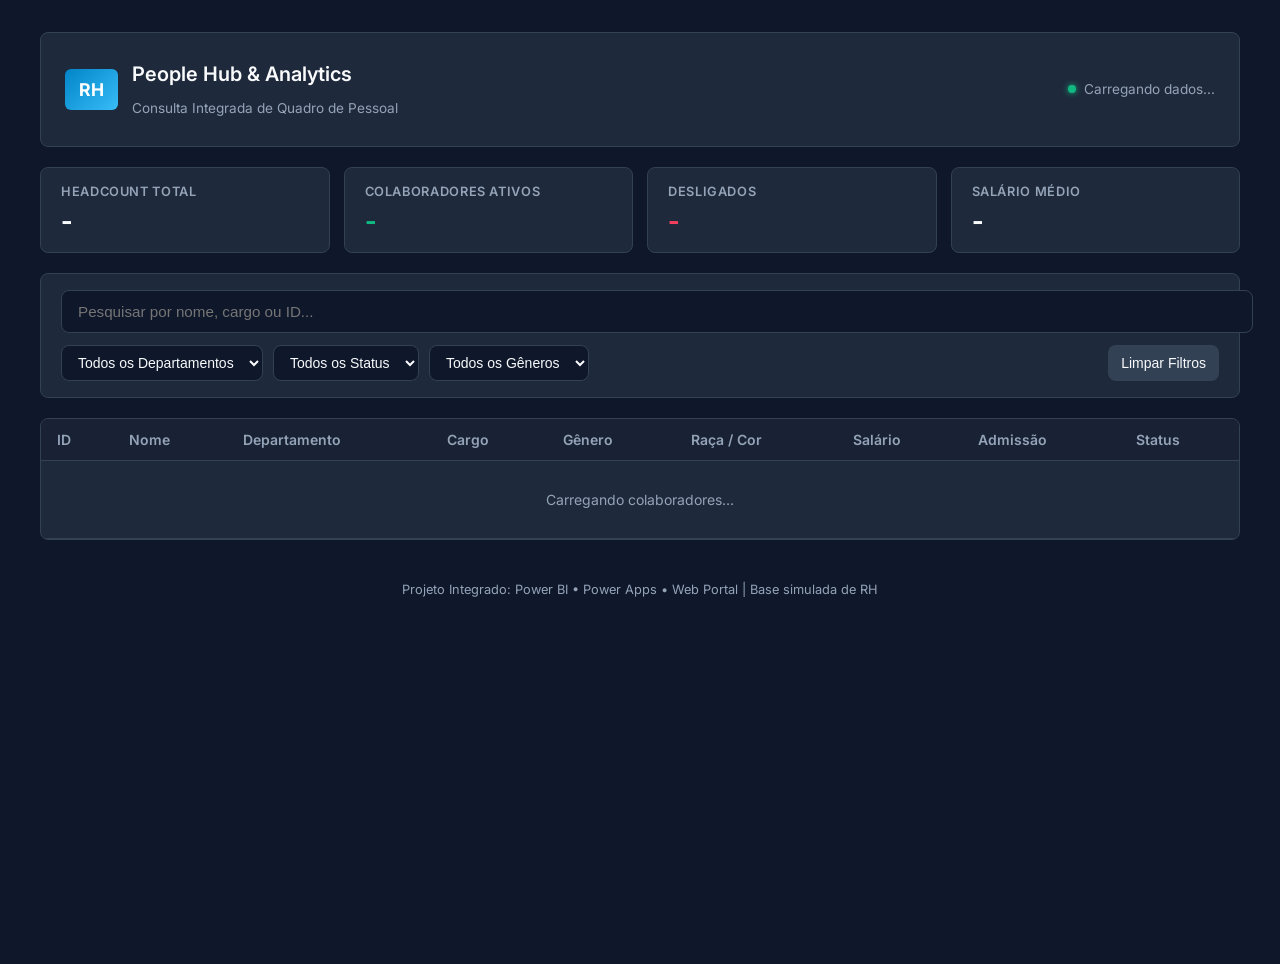
==== web-portal/Index.HTML @ 407bc37f "Sumário adiciona portal web e documentacao do readme" ====
<!DOCTYPE html>
<html lang="pt-BR">
<head>
  <meta charset="UTF-8" />
  <meta name="viewport" content="width=device-width, initial-scale=1.0" />
  <title>People Hub | Diretório de Colaboradores</title>
  <link rel="stylesheet" href="style.css" />
  <!-- Google Fonts: Inter -->
  <link rel="preconnect" href="https://fonts.googleapis.com" />
  <link rel="preconnect" href="https://fonts.gstatic.com" crossorigin />
  <link href="https://fonts.googleapis.com/css2?family=Inter:wght@300;400;500;600;700&display=swap" rel="stylesheet" />
</head>
<body>
  <div class="app-layout">
    <!-- Barra Superior -->
    <header class="topbar">
      <div class="brand">
        <span class="logo-badge">RH</span>
        <div>
          <h1>People Hub & Analytics</h1>
          <p class="subtitle">Consulta Integrada de Quadro de Pessoal</p>
        </div>
      </div>
      <div class="status-indicator">
        <span class="dot"></span>
        <span id="labelTotal">Carregando dados...</span>
      </div>
    </header>

    <!-- Cards de Métricas Rápidas -->
    <section class="kpi-grid">
      <div class="kpi-card">
        <span class="kpi-label">Headcount Total</span>
        <span class="kpi-value" id="kpiTotal">-</span>
      </div>
      <div class="kpi-card">
        <span class="kpi-label">Colaboradores Ativos</span>
        <span class="kpi-value text-success" id="kpiAtivos">-</span>
      </div>
      <div class="kpi-card">
        <span class="kpi-label">Desligados</span>
        <span class="kpi-value text-danger" id="kpiDesligados">-</span>
      </div>
      <div class="kpi-card">
        <span class="kpi-label">Salário Médio</span>
        <span class="kpi-value" id="kpiSalarioMedio">-</span>
      </div>
    </section>

    <!-- Barra de Filtros e Busca -->
    <section class="controls-panel">
      <div class="search-box">
        <input 
          type="text" 
          id="inputBusca" 
          placeholder="Pesquisar por nome, cargo ou ID..." 
          autocomplete="off"
        />
      </div>

      <div class="filters-row">
        <select id="selectDepto">
          <option value="">Todos os Departamentos</option>
        </select>

        <select id="selectStatus">
          <option value="">Todos os Status</option>
          <option value="Ativo">Ativo</option>
          <option value="Desligado">Desligado</option>
        </select>

        <select id="selectGenero">
          <option value="">Todos os Gêneros</option>
          <option value="Feminino">Feminino</option>
          <option value="Masculino">Masculino</option>
        </select>

        <button id="btnLimpar" class="btn-secondary">Limpar Filtros</button>
      </div>
    </section>

    <!-- Tabela de Resultados -->
    <main class="table-container">
      <table class="data-table">
        <thead>
          <tr>
            <th>ID</th>
            <th>Nome</th>
            <th>Departamento</th>
            <th>Cargo</th>
            <th>Gênero</th>
            <th>Raça / Cor</th>
            <th>Salário</th>
            <th>Admissão</th>
            <th>Status</th>
          </tr>
        </thead>
        <tbody id="tbodyColaboradores">
          <tr>
            <td colspan="9" class="loading-state">Carregando colaboradores...</td>
          </tr>
        </tbody>
      </table>
    </main>

    <!-- Rodapé -->
    <footer class="footer">
      <p>Projeto Integrado: Power BI • Power Apps • Web Portal | Base simulada de RH</p>
    </footer>
  </div>

  <script src="script.js"></script>
</body>
</html>
---- web-portal/style.css ----
:root {
--bg-primary: #0f172a;
--bg-surface: #1e293b;
--bg-surface-alt: #334155;
--border-color: #334155;
--text-main: #f8fafc;
--text-muted: #94a3b8;
--accent: #38bdf8;
--accent-hover: #0284c7;
--success: #10b981;
--success-bg: rgba(16, 185, 129, 0.15);
--danger: #f43f5e;
--danger-bg: rgba(244, 63, 94, 0.15);
--radius: 8px;
--font-family: 'Inter', system-ui, -apple-system, sans-serif;
}

{
box-sizing: border-box;
margin: 0;
padding: 0;
}

body {
font-family: var(--font-family);
background-color: var(--bg-primary);
color: var(--text-main);
min-height: 100vh;
padding: 24px;
}

.app-layout {
max-width: 1200px;
margin: 0 auto;
display: flex;
flex-direction: column;
gap: 20px;
}

/* Topbar */
.topbar {
display: flex;
justify-content: space-between;
align-items: center;
background: var(--bg-surface);
padding: 16px 24px;
border-radius: var(--radius);
border: 1px solid var(--border-color);
}

.brand {
display: flex;
align-items: center;
gap: 14px;
}

.logo-badge {
background: linear-gradient(135deg, #0284c7, #38bdf8);
color: #fff;
font-weight: 700;
padding: 10px 14px;
border-radius: 6px;
font-size: 1.1rem;
}

.topbar h1 {
font-size: 1.25rem;
font-weight: 600;
}

.subtitle {
font-size: 0.85rem;
color: var(--text-muted);
}

.status-indicator {
display: flex;
align-items: center;
gap: 8px;
font-size: 0.85rem;
color: var(--text-muted);
}

.dot {
width: 8px;
height: 8px;
background-color: var(--success);
border-radius: 50%;
box-shadow: 0 0 6px var(--success);
}

/* KPIs */
.kpi-grid {
display: grid;
grid-template-columns: repeat(auto-fit, minmax(220px, 1fr));
gap: 14px;
}

.kpi-card {
background: var(--bg-surface);
border: 1px solid var(--border-color);
padding: 16px 20px;
border-radius: var(--radius);
display: flex;
flex-direction: column;
gap: 6px;
}

.kpi-label {
font-size: 0.8rem;
color: var(--text-muted);
text-transform: uppercase;
letter-spacing: 0.05em;
font-weight: 600;
}

.kpi-value {
font-size: 1.6rem;
font-weight: 700;
}

.text-success { color: var(--success); }
.text-danger { color: var(--danger); }

/* Controls */
.controls-panel {
background: var(--bg-surface);
border: 1px solid var(--border-color);
padding: 16px 20px;
border-radius: var(--radius);
display: flex;
flex-direction: column;
gap: 12px;
}

.search-box input {
width: 100%;
padding: 12px 16px;
background: var(--bg-primary);
border: 1px solid var(--border-color);
border-radius: var(--radius);
color: var(--text-main);
font-size: 0.95rem;
outline: none;
transition: border-color 0.2s;
}

.search-box input:focus {
border-color: var(--accent);
}

.filters-row {
display: flex;
flex-wrap: wrap;
gap: 10px;
}

select, .btn-secondary {
padding: 8px 12px;
background: var(--bg-primary);
border: 1px solid var(--border-color);
color: var(--text-main);
border-radius: var(--radius);
font-size: 0.875rem;
outline: none;
cursor: pointer;
}

select:focus {
border-color: var(--accent);
}

.btn-secondary {
margin-left: auto;
background: var(--bg-surface-alt);
border-color: transparent;
transition: background 0.2s;
}

.btn-secondary:hover {
background: #475569;
}

/* Table */
.table-container {
background: var(--bg-surface);
border: 1px solid var(--border-color);
border-radius: var(--radius);
overflow-x: auto;
}

.data-table {
width: 100%;
border-collapse: collapse;
text-align: left;
font-size: 0.875rem;
}

.data-table th {
background: #182234;
padding: 12px 16px;
font-weight: 600;
color: var(--text-muted);
border-bottom: 1px solid var(--border-color);
white-space: nowrap;
}

.data-table td {
padding: 12px 16px;
border-bottom: 1px solid var(--border-color);
white-space: nowrap;
}

.data-table tbody tr:hover {
background: rgba(255, 255, 255, 0.02);
}

.badge {
display: inline-block;
padding: 3px 8px;
border-radius: 999px;
font-size: 0.75rem;
font-weight: 600;
}

.badge-active {
background: var(--success-bg);
color: var(--success);
}

.badge-inactive {
background: var(--danger-bg);
color: var(--danger);
}

.loading-state, .empty-state {
text-align: center;
color: var(--text-muted);
padding: 30px !important;
}

/* Footer */
.footer {
text-align: center;
color: var(--text-muted);
font-size: 0.8rem;
padding: 10px 0;
}
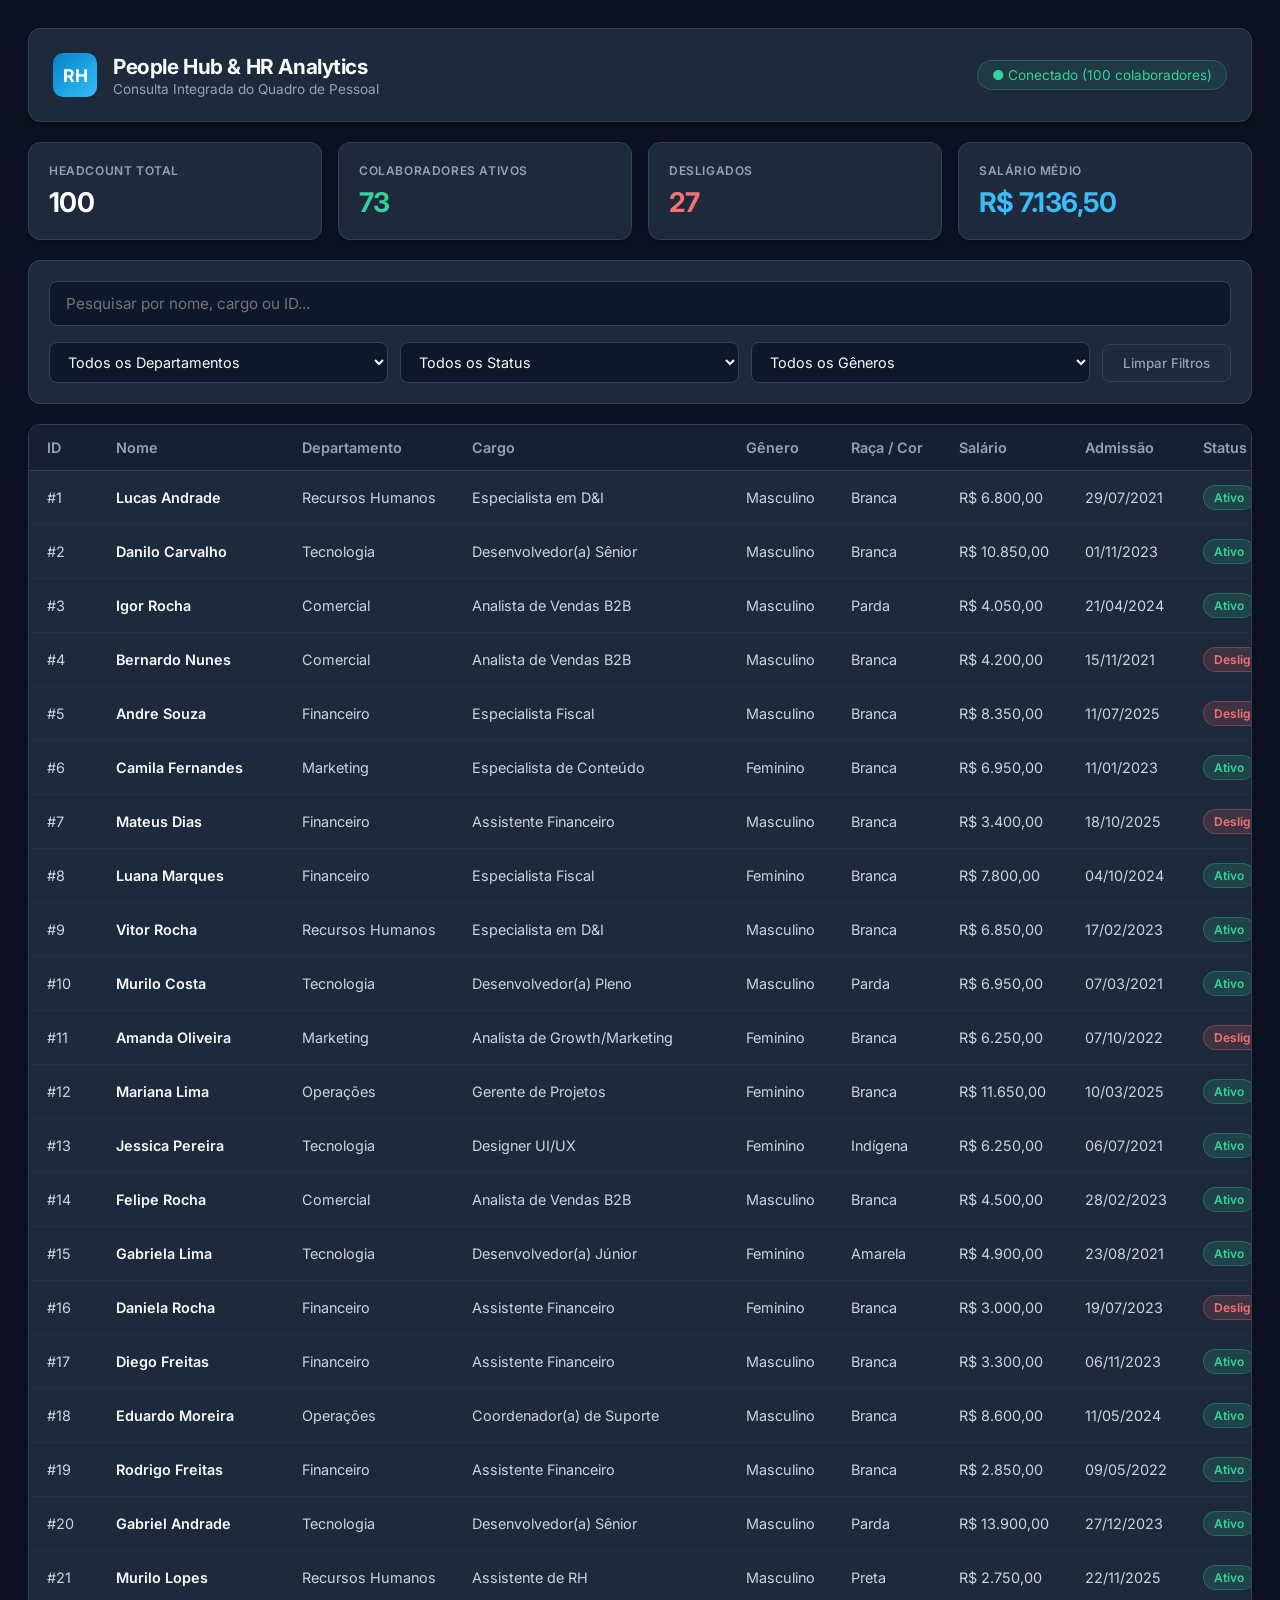
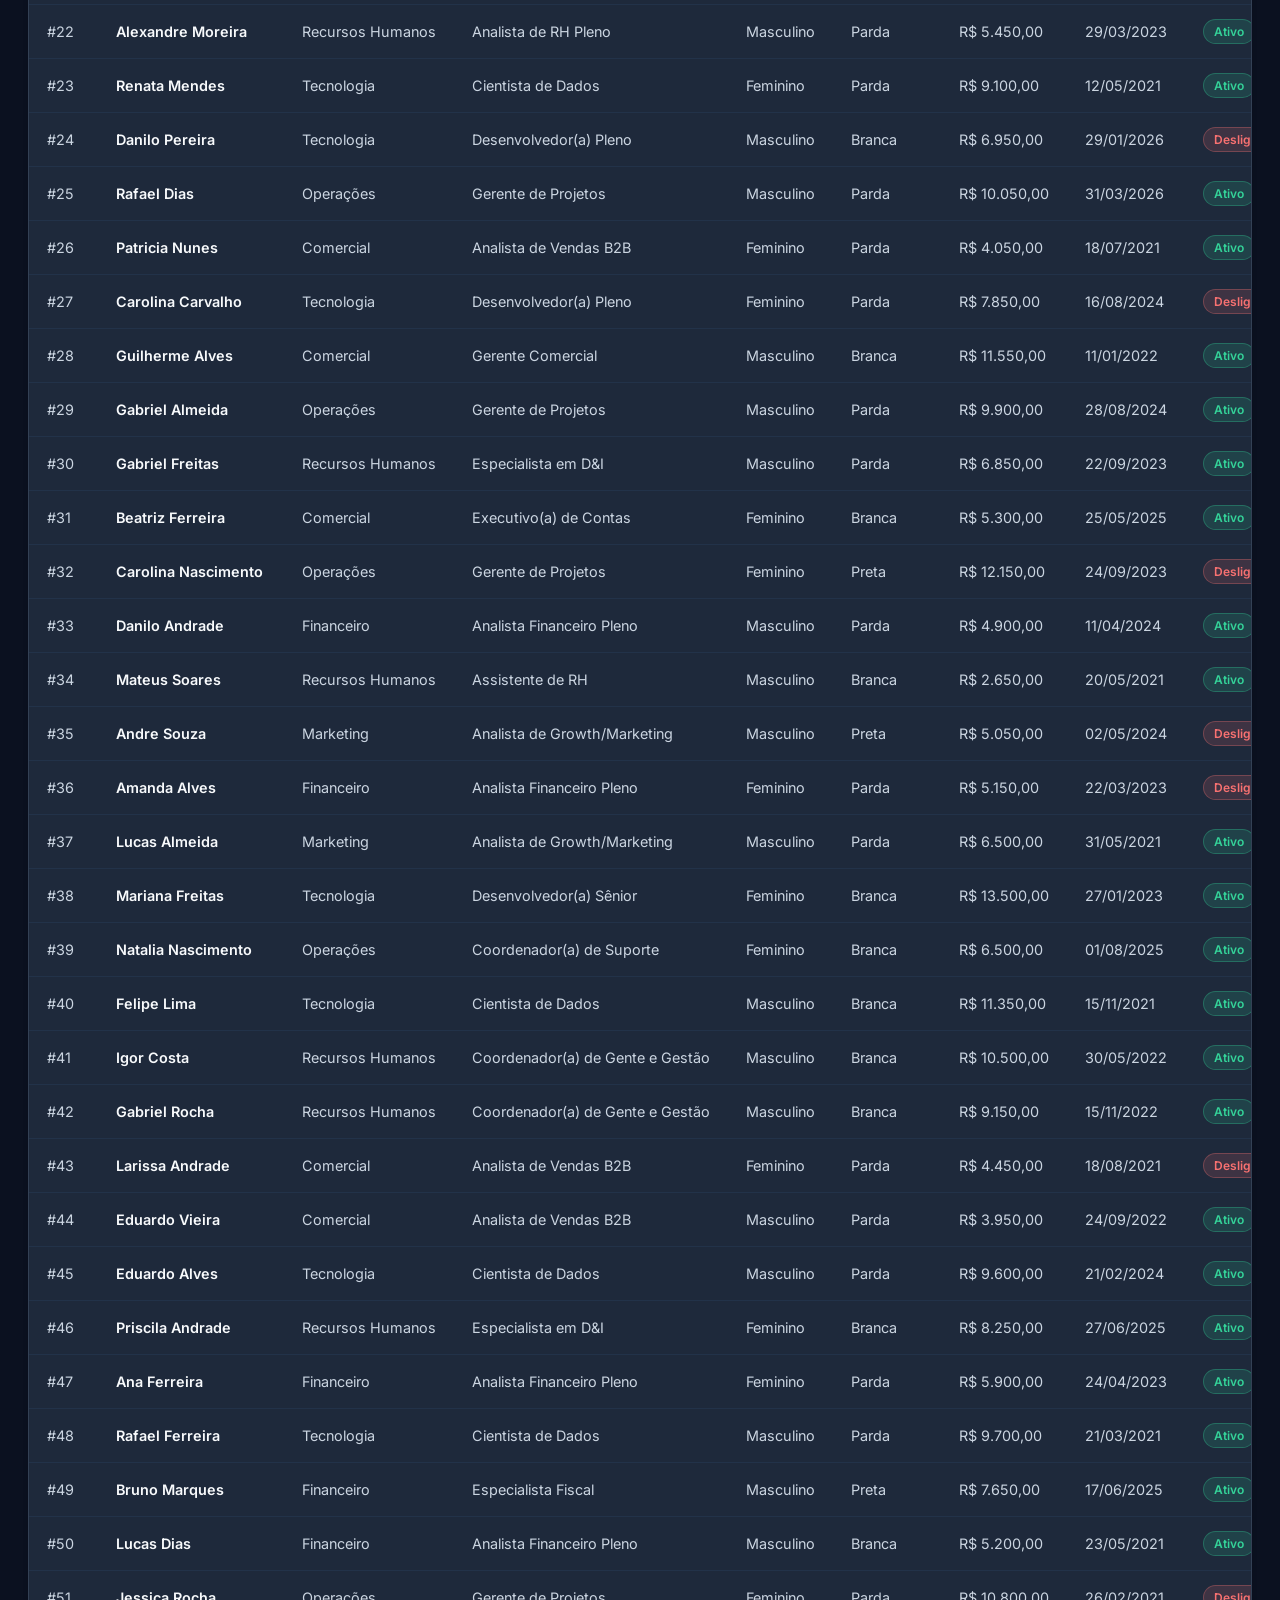
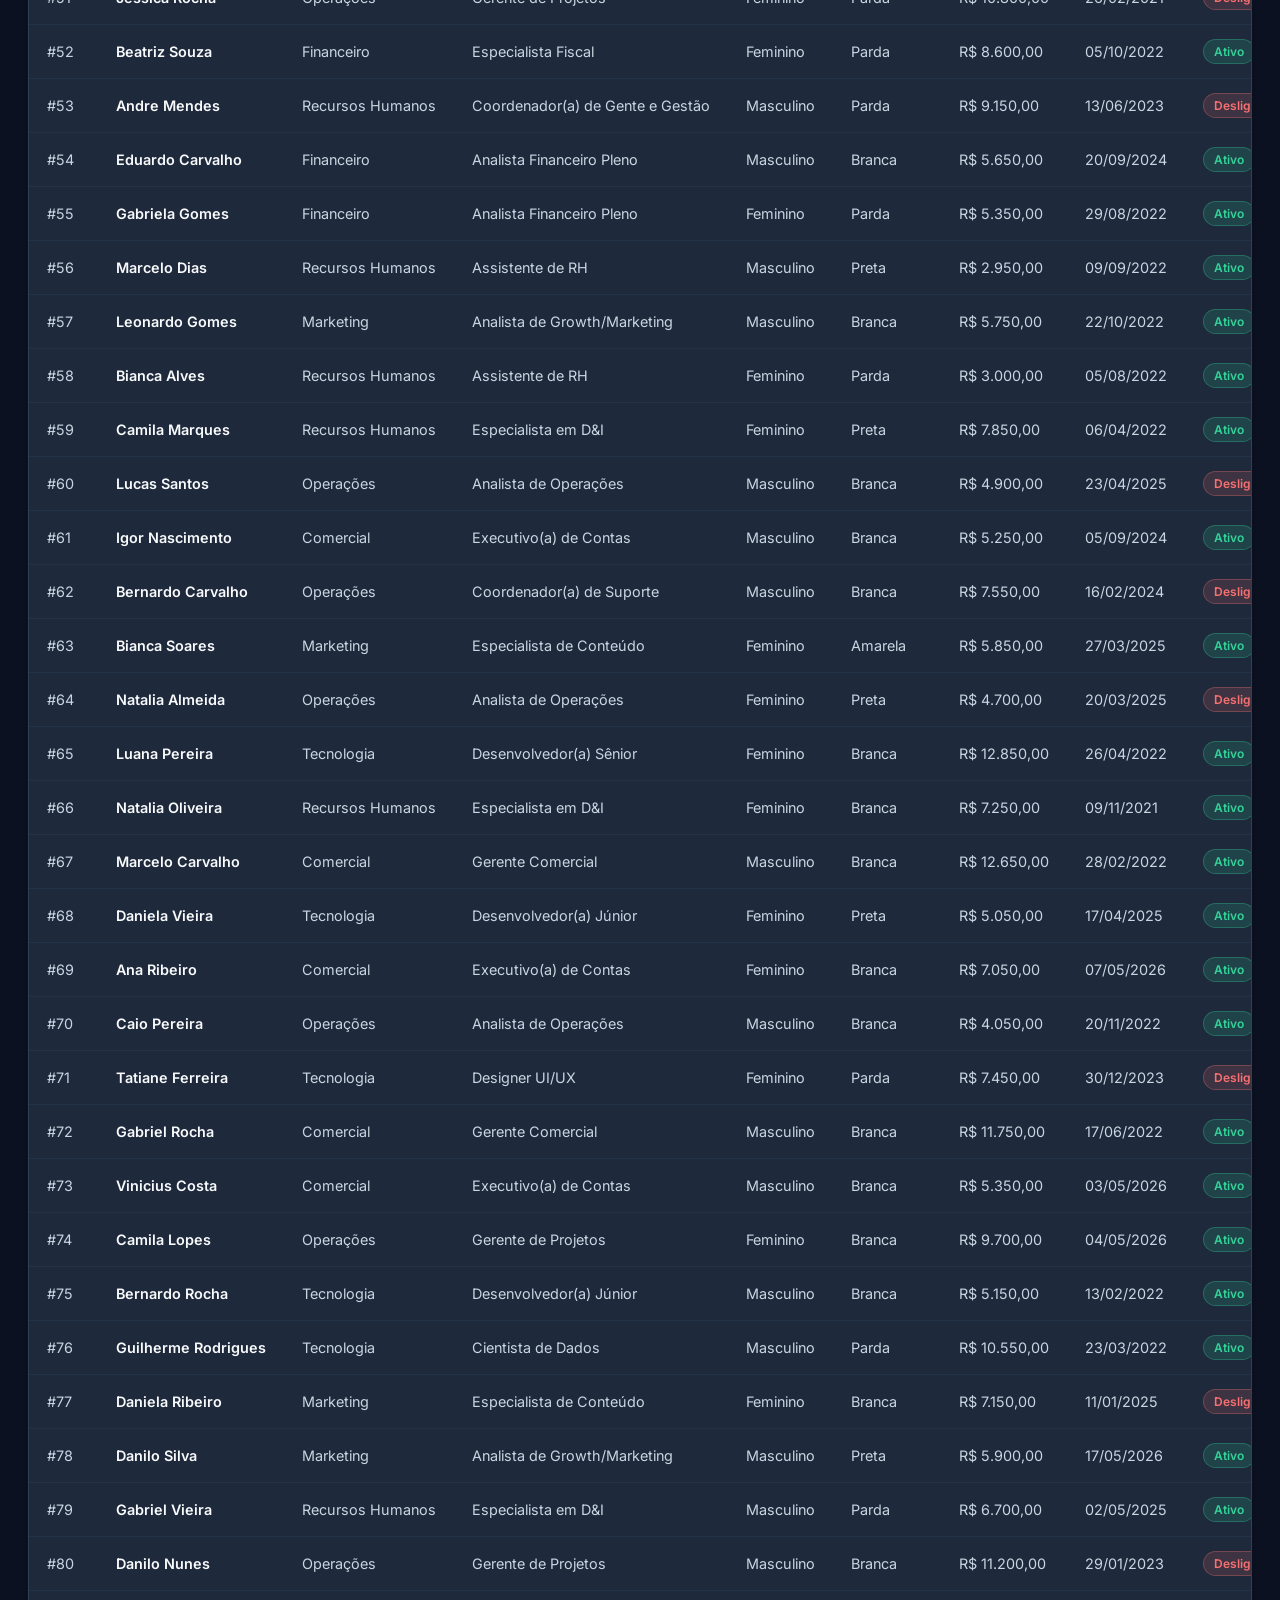
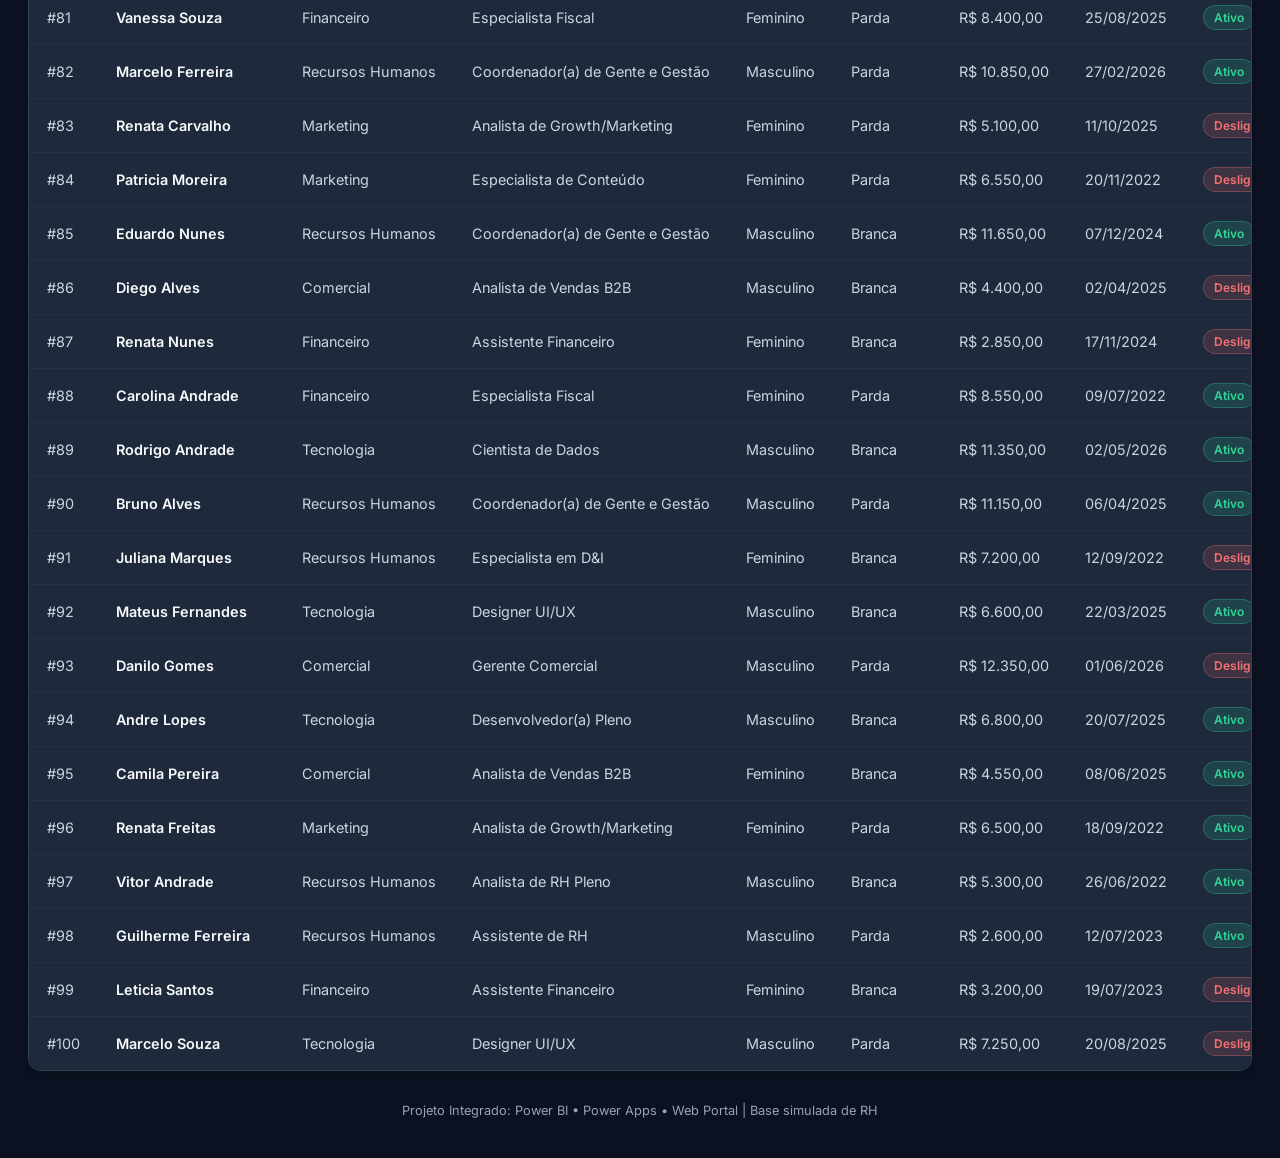
==== commit 87975480: "exclusão e unificação do js e do css no index" ====
--- a/web-portal/Index.HTML
+++ b/web-portal/Index.HTML
@@ -1,87 +1,294 @@
 <!DOCTYPE html>
 <html lang="pt-BR">
 <head>
-  <meta charset="UTF-8" />
-  <meta name="viewport" content="width=device-width, initial-scale=1.0" />
-  <title>People Hub | Diretório de Colaboradores</title>
-  <link rel="stylesheet" href="style.css" />
-  <!-- Google Fonts: Inter -->
-  <link rel="preconnect" href="https://fonts.googleapis.com" />
-  <link rel="preconnect" href="https://fonts.gstatic.com" crossorigin />
-  <link href="https://fonts.googleapis.com/css2?family=Inter:wght@300;400;500;600;700&display=swap" rel="stylesheet" />
+  <meta charset="UTF-8">
+  <meta name="viewport" content="width=device-width, initial-scale=1.0">
+  <title>People Hub & HR Analytics</title>
+  <link rel="preconnect" href="https://fonts.googleapis.com">
+  <link rel="preconnect" href="https://fonts.gstatic.com" crossorigin>
+  <link href="https://fonts.googleapis.com/css2?family=Inter:wght@400;500;600;700&display=swap" rel="stylesheet">
+  <style>
+    :root {
+      --bg: #0b1120;
+      --card-bg: #1e293b;
+      --border: #334155;
+      --text: #f8fafc;
+      --text-muted: #94a3b8;
+      --primary: #38bdf8;
+      --primary-hover: #0284c7;
+      --success: #34d399;
+      --danger: #f87171;
+    }
+    * {
+      margin: 0;
+      padding: 0;
+      box-sizing: border-box;
+      font-family: 'Inter', -apple-system, BlinkMacSystemFont, "Segoe UI", Roboto, sans-serif;
+    }
+    body {
+      background-color: var(--bg);
+      color: var(--text);
+      padding: 28px;
+    }
+    .container {
+      max-width: 1300px;
+      margin: 0 auto;
+      display: flex;
+      flex-direction: column;
+      gap: 20px;
+    }
+    .header {
+      background-color: var(--card-bg);
+      border: 1px solid var(--border);
+      border-radius: 12px;
+      padding: 24px;
+      display: flex;
+      justify-content: space-between;
+      align-items: center;
+      box-shadow: 0 4px 6px -1px rgba(0, 0, 0, 0.3);
+    }
+    .brand {
+      display: flex;
+      align-items: center;
+      gap: 16px;
+    }
+    .logo {
+      width: 44px;
+      height: 44px;
+      background: linear-gradient(135deg, #0284c7, #38bdf8);
+      color: #fff;
+      display: flex;
+      align-items: center;
+      justify-content: center;
+      font-weight: 700;
+      border-radius: 10px;
+      font-size: 1.1rem;
+    }
+    .brand-title h1 {
+      font-size: 1.3rem;
+      font-weight: 700;
+      letter-spacing: -0.02em;
+    }
+    .brand-title p {
+      color: var(--text-muted);
+      font-size: 0.85rem;
+      margin-top: 2px;
+    }
+    .status-badge {
+      display: flex;
+      align-items: center;
+      gap: 8px;
+      font-size: 0.85rem;
+      color: var(--success);
+      background: rgba(52, 211, 153, 0.1);
+      padding: 6px 14px;
+      border-radius: 9999px;
+      border: 1px solid rgba(52, 211, 153, 0.25);
+    }
+    .metrics-grid {
+      display: grid;
+      grid-template-columns: repeat(auto-fit, minmax(220px, 1fr));
+      gap: 16px;
+    }
+    .metric-card {
+      background-color: var(--card-bg);
+      border: 1px solid var(--border);
+      border-radius: 12px;
+      padding: 20px;
+      display: flex;
+      flex-direction: column;
+      gap: 8px;
+      box-shadow: 0 4px 6px -1px rgba(0, 0, 0, 0.2);
+    }
+    .metric-label {
+      font-size: 0.75rem;
+      font-weight: 600;
+      text-transform: uppercase;
+      letter-spacing: 0.05em;
+      color: var(--text-muted);
+    }
+    .metric-val {
+      font-size: 1.7rem;
+      font-weight: 700;
+      letter-spacing: -0.02em;
+    }
+    .metric-val.total { color: #ffffff; }
+    .metric-val.ativo { color: var(--success); }
+    .metric-val.desligado { color: var(--danger); }
+    .metric-val.salario { color: var(--primary); }
+    .filter-panel {
+      background-color: var(--card-bg);
+      border: 1px solid var(--border);
+      border-radius: 12px;
+      padding: 20px;
+      display: flex;
+      flex-direction: column;
+      gap: 16px;
+    }
+    .search-box input {
+      width: 100%;
+      background: #0f172a;
+      border: 1px solid var(--border);
+      color: var(--text);
+      padding: 12px 16px;
+      border-radius: 8px;
+      font-size: 0.95rem;
+      outline: none;
+      transition: border-color 0.2s;
+    }
+    .search-box input:focus {
+      border-color: var(--primary);
+    }
+    .selects-row {
+      display: flex;
+      flex-wrap: wrap;
+      gap: 12px;
+      align-items: center;
+    }
+    .selects-row select {
+      flex: 1;
+      min-width: 180px;
+      background: #0f172a;
+      border: 1px solid var(--border);
+      color: var(--text);
+      padding: 10px 14px;
+      border-radius: 8px;
+      font-size: 0.9rem;
+      outline: none;
+      cursor: pointer;
+    }
+    .selects-row select:focus {
+      border-color: var(--primary);
+    }
+    .btn-reset {
+      background: transparent;
+      border: 1px solid var(--border);
+      color: var(--text-muted);
+      padding: 10px 20px;
+      border-radius: 8px;
+      cursor: pointer;
+      font-weight: 500;
+      transition: all 0.2s;
+    }
+    .btn-reset:hover {
+      background: rgba(255, 255, 255, 0.05);
+      color: var(--text);
+      border-color: #64748b;
+    }
+    .table-container {
+      background-color: var(--card-bg);
+      border: 1px solid var(--border);
+      border-radius: 12px;
+      overflow-x: auto;
+      box-shadow: 0 4px 6px -1px rgba(0, 0, 0, 0.2);
+    }
+    table {
+      width: 100%;
+      border-collapse: collapse;
+      text-align: left;
+      font-size: 0.9rem;
+    }
+    th {
+      background-color: #162032;
+      color: var(--text-muted);
+      font-weight: 600;
+      padding: 14px 18px;
+      border-bottom: 1px solid var(--border);
+      white-space: nowrap;
+    }
+    td {
+      padding: 14px 18px;
+      border-bottom: 1px solid #223249;
+      color: #cbd5e1;
+      white-space: nowrap;
+    }
+    tbody tr:hover {
+      background-color: rgba(255, 255, 255, 0.02);
+    }
+    tbody tr:last-child td {
+      border-bottom: none;
+    }
+    .badge {
+      display: inline-block;
+      padding: 4px 10px;
+      border-radius: 9999px;
+      font-size: 0.75rem;
+      font-weight: 600;
+    }
+    .badge-ativo {
+      background: rgba(52, 211, 153, 0.15);
+      color: var(--success);
+      border: 1px solid rgba(52, 211, 153, 0.3);
+    }
+    .badge-desligado {
+      background: rgba(248, 113, 113, 0.15);
+      color: var(--danger);
+      border: 1px solid rgba(248, 113, 113, 0.3);
+    }
+    footer {
+      text-align: center;
+      color: var(--text-muted);
+      font-size: 0.8rem;
+      padding: 12px 0;
+    }
+  </style>
 </head>
 <body>
-  <div class="app-layout">
-    <!-- Barra Superior -->
-    <header class="topbar">
+  <div class="container">
+    <div class="header">
       <div class="brand">
-        <span class="logo-badge">RH</span>
-        <div>
-          <h1>People Hub & Analytics</h1>
-          <p class="subtitle">Consulta Integrada de Quadro de Pessoal</p>
+        <div class="logo">RH</div>
+        <div class="brand-title">
+          <h1>People Hub & HR Analytics</h1>
+          <p>Consulta Integrada do Quadro de Pessoal</p>
         </div>
       </div>
-      <div class="status-indicator">
-        <span class="dot"></span>
-        <span id="labelTotal">Carregando dados...</span>
-      </div>
-    </header>
-
-    <!-- Cards de Métricas Rápidas -->
-    <section class="kpi-grid">
-      <div class="kpi-card">
-        <span class="kpi-label">Headcount Total</span>
-        <span class="kpi-value" id="kpiTotal">-</span>
-      </div>
-      <div class="kpi-card">
-        <span class="kpi-label">Colaboradores Ativos</span>
-        <span class="kpi-value text-success" id="kpiAtivos">-</span>
-      </div>
-      <div class="kpi-card">
-        <span class="kpi-label">Desligados</span>
-        <span class="kpi-value text-danger" id="kpiDesligados">-</span>
-      </div>
-      <div class="kpi-card">
-        <span class="kpi-label">Salário Médio</span>
-        <span class="kpi-value" id="kpiSalarioMedio">-</span>
-      </div>
-    </section>
-
-    <!-- Barra de Filtros e Busca -->
-    <section class="controls-panel">
+      <div id="dbStatus" class="status-badge">● Conectado (100 colaboradores)</div>
+    </div>
+
+    <div class="metrics-grid">
+      <div class="metric-card">
+        <span class="metric-label">Headcount Total</span>
+        <span class="metric-val total" id="totalColab">0</span>
+      </div>
+      <div class="metric-card">
+        <span class="metric-label">Colaboradores Ativos</span>
+        <span class="metric-val ativo" id="totalAtivos">0</span>
+      </div>
+      <div class="metric-card">
+        <span class="metric-label">Desligados</span>
+        <span class="metric-val desligado" id="totalDesligados">0</span>
+      </div>
+      <div class="metric-card">
+        <span class="metric-label">Salário Médio</span>
+        <span class="metric-val salario" id="mediaSalario">R$ 0,00</span>
+      </div>
+    </div>
+
+    <div class="filter-panel">
       <div class="search-box">
-        <input 
-          type="text" 
-          id="inputBusca" 
-          placeholder="Pesquisar por nome, cargo ou ID..." 
-          autocomplete="off"
-        />
-      </div>
-
-      <div class="filters-row">
-        <select id="selectDepto">
+        <input type="text" id="buscaGeral" placeholder="Pesquisar por nome, cargo ou ID...">
+      </div>
+      <div class="selects-row">
+        <select id="filtroDepto">
           <option value="">Todos os Departamentos</option>
         </select>
-
-        <select id="selectStatus">
+        <select id="filtroStatus">
           <option value="">Todos os Status</option>
           <option value="Ativo">Ativo</option>
           <option value="Desligado">Desligado</option>
         </select>
-
-        <select id="selectGenero">
+        <select id="filtroGenero">
           <option value="">Todos os Gêneros</option>
           <option value="Feminino">Feminino</option>
           <option value="Masculino">Masculino</option>
         </select>
-
-        <button id="btnLimpar" class="btn-secondary">Limpar Filtros</button>
-      </div>
-    </section>
-
-    <!-- Tabela de Resultados -->
-    <main class="table-container">
-      <table class="data-table">
+        <button id="btnLimpar" class="btn-reset">Limpar Filtros</button>
+      </div>
+    </div>
+
+    <div class="table-container">
+      <table>
         <thead>
           <tr>
             <th>ID</th>
@@ -95,20 +302,131 @@
             <th>Status</th>
           </tr>
         </thead>
-        <tbody id="tbodyColaboradores">
-          <tr>
-            <td colspan="9" class="loading-state">Carregando colaboradores...</td>
-          </tr>
-        </tbody>
+        <tbody id="tabelaCorpo"></tbody>
       </table>
-    </main>
-
-    <!-- Rodapé -->
-    <footer class="footer">
-      <p>Projeto Integrado: Power BI • Power Apps • Web Portal | Base simulada de RH</p>
+    </div>
+
+    <footer>
+      Projeto Integrado: Power BI • Power Apps • Web Portal | Base simulada de RH
     </footer>
   </div>
 
-  <script src="script.js"></script>
+  <script>
+    const colaboradores = [{"id": 1, "nome": "Lucas Andrade", "genero": "Masculino", "raca_cor": "Branca", "departamento": "Recursos Humanos", "cargo": "Especialista em D&I", "salario": 6800.0, "data_admissao": "2021-07-29", "status": "Ativo", "data_desligamento": "", "motivo_desligamento": ""}, {"id": 2, "nome": "Danilo Carvalho", "genero": "Masculino", "raca_cor": "Branca", "departamento": "Tecnologia", "cargo": "Desenvolvedor(a) Sênior", "salario": 10850.0, "data_admissao": "2023-11-01", "status": "Ativo", "data_desligamento": "", "motivo_desligamento": ""}, {"id": 3, "nome": "Igor Rocha", "genero": "Masculino", "raca_cor": "Parda", "departamento": "Comercial", "cargo": "Analista de Vendas B2B", "salario": 4050.0, "data_admissao": "2024-04-21", "status": "Ativo", "data_desligamento": "", "motivo_desligamento": ""}, {"id": 4, "nome": "Bernardo Nunes", "genero": "Masculino", "raca_cor": "Branca", "departamento": "Comercial", "cargo": "Analista de Vendas B2B", "salario": 4200.0, "data_admissao": "2021-11-15", "status": "Desligado", "data_desligamento": "2026-04-26", "motivo_desligamento": "Pedido de Demissão"}, {"id": 5, "nome": "Andre Souza", "genero": "Masculino", "raca_cor": "Branca", "departamento": "Financeiro", "cargo": "Especialista Fiscal", "salario": 8350.0, "data_admissao": "2025-07-11", "status": "Desligado", "data_desligamento": "2026-05-02", "motivo_desligamento": "Pedido de Demissão"}, {"id": 6, "nome": "Camila Fernandes", "genero": "Feminino", "raca_cor": "Branca", "departamento": "Marketing", "cargo": "Especialista de Conteúdo", "salario": 6950.0, "data_admissao": "2023-01-11", "status": "Ativo", "data_desligamento": "", "motivo_desligamento": ""}, {"id": 7, "nome": "Mateus Dias", "genero": "Masculino", "raca_cor": "Branca", "departamento": "Financeiro", "cargo": "Assistente Financeiro", "salario": 3400.0, "data_admissao": "2025-10-18", "status": "Desligado", "data_desligamento": "2026-02-06", "motivo_desligamento": "Pedido de Demissão"}, {"id": 8, "nome": "Luana Marques", "genero": "Feminino", "raca_cor": "Branca", "departamento": "Financeiro", "cargo": "Especialista Fiscal", "salario": 7800.0, "data_admissao": "2024-10-04", "status": "Ativo", "data_desligamento": "", "motivo_desligamento": ""}, {"id": 9, "nome": "Vitor Rocha", "genero": "Masculino", "raca_cor": "Branca", "departamento": "Recursos Humanos", "cargo": "Especialista em D&I", "salario": 6850.0, "data_admissao": "2023-02-17", "status": "Ativo", "data_desligamento": "", "motivo_desligamento": ""}, {"id": 10, "nome": "Murilo Costa", "genero": "Masculino", "raca_cor": "Parda", "departamento": "Tecnologia", "cargo": "Desenvolvedor(a) Pleno", "salario": 6950.0, "data_admissao": "2021-03-07", "status": "Ativo", "data_desligamento": "", "motivo_desligamento": ""}, {"id": 11, "nome": "Amanda Oliveira", "genero": "Feminino", "raca_cor": "Branca", "departamento": "Marketing", "cargo": "Analista de Growth/Marketing", "salario": 6250.0, "data_admissao": "2022-10-07", "status": "Desligado", "data_desligamento": "2025-09-23", "motivo_desligamento": "Pedido de Demissão"}, {"id": 12, "nome": "Mariana Lima", "genero": "Feminino", "raca_cor": "Branca", "departamento": "Operações", "cargo": "Gerente de Projetos", "salario": 11650.0, "data_admissao": "2025-03-10", "status": "Ativo", "data_desligamento": "", "motivo_desligamento": ""}, {"id": 13, "nome": "Jessica Pereira", "genero": "Feminino", "raca_cor": "Indígena", "departamento": "Tecnologia", "cargo": "Designer UI/UX", "salario": 6250.0, "data_admissao": "2021-07-06", "status": "Ativo", "data_desligamento": "", "motivo_desligamento": ""}, {"id": 14, "nome": "Felipe Rocha", "genero": "Masculino", "raca_cor": "Branca", "departamento": "Comercial", "cargo": "Analista de Vendas B2B", "salario": 4500.0, "data_admissao": "2023-02-28", "status": "Ativo", "data_desligamento": "", "motivo_desligamento": ""}, {"id": 15, "nome": "Gabriela Lima", "genero": "Feminino", "raca_cor": "Amarela", "departamento": "Tecnologia", "cargo": "Desenvolvedor(a) Júnior", "salario": 4900.0, "data_admissao": "2021-08-23", "status": "Ativo", "data_desligamento": "", "motivo_desligamento": ""}, {"id": 16, "nome": "Daniela Rocha", "genero": "Feminino", "raca_cor": "Branca", "departamento": "Financeiro", "cargo": "Assistente Financeiro", "salario": 3000.0, "data_admissao": "2023-07-19", "status": "Desligado", "data_desligamento": "2025-03-09", "motivo_desligamento": "Término de Contrato"}, {"id": 17, "nome": "Diego Freitas", "genero": "Masculino", "raca_cor": "Branca", "departamento": "Financeiro", "cargo": "Assistente Financeiro", "salario": 3300.0, "data_admissao": "2023-11-06", "status": "Ativo", "data_desligamento": "", "motivo_desligamento": ""}, {"id": 18, "nome": "Eduardo Moreira", "genero": "Masculino", "raca_cor": "Branca", "departamento": "Operações", "cargo": "Coordenador(a) de Suporte", "salario": 8600.0, "data_admissao": "2024-05-11", "status": "Ativo", "data_desligamento": "", "motivo_desligamento": ""}, {"id": 19, "nome": "Rodrigo Freitas", "genero": "Masculino", "raca_cor": "Branca", "departamento": "Financeiro", "cargo": "Assistente Financeiro", "salario": 2850.0, "data_admissao": "2022-05-09", "status": "Ativo", "data_desligamento": "", "motivo_desligamento": ""}, {"id": 20, "nome": "Gabriel Andrade", "genero": "Masculino", "raca_cor": "Parda", "departamento": "Tecnologia", "cargo": "Desenvolvedor(a) Sênior", "salario": 13900.0, "data_admissao": "2023-12-27", "status": "Ativo", "data_desligamento": "", "motivo_desligamento": ""}, {"id": 21, "nome": "Murilo Lopes", "genero": "Masculino", "raca_cor": "Preta", "departamento": "Recursos Humanos", "cargo": "Assistente de RH", "salario": 2750.0, "data_admissao": "2025-11-22", "status": "Ativo", "data_desligamento": "", "motivo_desligamento": ""}, {"id": 22, "nome": "Alexandre Moreira", "genero": "Masculino", "raca_cor": "Parda", "departamento": "Recursos Humanos", "cargo": "Analista de RH Pleno", "salario": 5450.0, "data_admissao": "2023-03-29", "status": "Ativo", "data_desligamento": "", "motivo_desligamento": ""}, {"id": 23, "nome": "Renata Mendes", "genero": "Feminino", "raca_cor": "Parda", "departamento": "Tecnologia", "cargo": "Cientista de Dados", "salario": 9100.0, "data_admissao": "2021-05-12", "status": "Ativo", "data_desligamento": "", "motivo_desligamento": ""}, {"id": 24, "nome": "Danilo Pereira", "genero": "Masculino", "raca_cor": "Branca", "departamento": "Tecnologia", "cargo": "Desenvolvedor(a) Pleno", "salario": 6950.0, "data_admissao": "2026-01-29", "status": "Desligado", "data_desligamento": "2026-06-22", "motivo_desligamento": "Pedido de Demissão"}, {"id": 25, "nome": "Rafael Dias", "genero": "Masculino", "raca_cor": "Parda", "departamento": "Operações", "cargo": "Gerente de Projetos", "salario": 10050.0, "data_admissao": "2026-03-31", "status": "Ativo", "data_desligamento": "", "motivo_desligamento": ""}, {"id": 26, "nome": "Patricia Nunes", "genero": "Feminino", "raca_cor": "Parda", "departamento": "Comercial", "cargo": "Analista de Vendas B2B", "salario": 4050.0, "data_admissao": "2021-07-18", "status": "Ativo", "data_desligamento": "", "motivo_desligamento": ""}, {"id": 27, "nome": "Carolina Carvalho", "genero": "Feminino", "raca_cor": "Parda", "departamento": "Tecnologia", "cargo": "Desenvolvedor(a) Pleno", "salario": 7850.0, "data_admissao": "2024-08-16", "status": "Desligado", "data_desligamento": "2025-12-01", "motivo_desligamento": "Demissão sem Justa Causa"}, {"id": 28, "nome": "Guilherme Alves", "genero": "Masculino", "raca_cor": "Branca", "departamento": "Comercial", "cargo": "Gerente Comercial", "salario": 11550.0, "data_admissao": "2022-01-11", "status": "Ativo", "data_desligamento": "", "motivo_desligamento": ""}, {"id": 29, "nome": "Gabriel Almeida", "genero": "Masculino", "raca_cor": "Parda", "departamento": "Operações", "cargo": "Gerente de Projetos", "salario": 9900.0, "data_admissao": "2024-08-28", "status": "Ativo", "data_desligamento": "", "motivo_desligamento": ""}, {"id": 30, "nome": "Gabriel Freitas", "genero": "Masculino", "raca_cor": "Parda", "departamento": "Recursos Humanos", "cargo": "Especialista em D&I", "salario": 6850.0, "data_admissao": "2023-09-22", "status": "Ativo", "data_desligamento": "", "motivo_desligamento": ""}, {"id": 31, "nome": "Beatriz Ferreira", "genero": "Feminino", "raca_cor": "Branca", "departamento": "Comercial", "cargo": "Executivo(a) de Contas", "salario": 5300.0, "data_admissao": "2025-05-25", "status": "Ativo", "data_desligamento": "", "motivo_desligamento": ""}, {"id": 32, "nome": "Carolina Nascimento", "genero": "Feminino", "raca_cor": "Preta", "departamento": "Operações", "cargo": "Gerente de Projetos", "salario": 12150.0, "data_admissao": "2023-09-24", "status": "Desligado", "data_desligamento": "2024-09-21", "motivo_desligamento": "Pedido de Demissão"}, {"id": 33, "nome": "Danilo Andrade", "genero": "Masculino", "raca_cor": "Parda", "departamento": "Financeiro", "cargo": "Analista Financeiro Pleno", "salario": 4900.0, "data_admissao": "2024-04-11", "status": "Ativo", "data_desligamento": "", "motivo_desligamento": ""}, {"id": 34, "nome": "Mateus Soares", "genero": "Masculino", "raca_cor": "Branca", "departamento": "Recursos Humanos", "cargo": "Assistente de RH", "salario": 2650.0, "data_admissao": "2021-05-20", "status": "Ativo", "data_desligamento": "", "motivo_desligamento": ""}, {"id": 35, "nome": "Andre Souza", "genero": "Masculino", "raca_cor": "Preta", "departamento": "Marketing", "cargo": "Analista de Growth/Marketing", "salario": 5050.0, "data_admissao": "2024-05-02", "status": "Desligado", "data_desligamento": "2024-09-22", "motivo_desligamento": "Pedido de Demissão"}, {"id": 36, "nome": "Amanda Alves", "genero": "Feminino", "raca_cor": "Parda", "departamento": "Financeiro", "cargo": "Analista Financeiro Pleno", "salario": 5150.0, "data_admissao": "2023-03-22", "status": "Desligado", "data_desligamento": "2025-01-24", "motivo_desligamento": "Pedido de Demissão"}, {"id": 37, "nome": "Lucas Almeida", "genero": "Masculino", "raca_cor": "Parda", "departamento": "Marketing", "cargo": "Analista de Growth/Marketing", "salario": 6500.0, "data_admissao": "2021-05-31", "status": "Ativo", "data_desligamento": "", "motivo_desligamento": ""}, {"id": 38, "nome": "Mariana Freitas", "genero": "Feminino", "raca_cor": "Branca", "departamento": "Tecnologia", "cargo": "Desenvolvedor(a) Sênior", "salario": 13500.0, "data_admissao": "2023-01-27", "status": "Ativo", "data_desligamento": "", "motivo_desligamento": ""}, {"id": 39, "nome": "Natalia Nascimento", "genero": "Feminino", "raca_cor": "Branca", "departamento": "Operações", "cargo": "Coordenador(a) de Suporte", "salario": 6500.0, "data_admissao": "2025-08-01", "status": "Ativo", "data_desligamento": "", "motivo_desligamento": ""}, {"id": 40, "nome": "Felipe Lima", "genero": "Masculino", "raca_cor": "Branca", "departamento": "Tecnologia", "cargo": "Cientista de Dados", "salario": 11350.0, "data_admissao": "2021-11-15", "status": "Ativo", "data_desligamento": "", "motivo_desligamento": ""}, {"id": 41, "nome": "Igor Costa", "genero": "Masculino", "raca_cor": "Branca", "departamento": "Recursos Humanos", "cargo": "Coordenador(a) de Gente e Gestão", "salario": 10500.0, "data_admissao": "2022-05-30", "status": "Ativo", "data_desligamento": "", "motivo_desligamento": ""}, {"id": 42, "nome": "Gabriel Rocha", "genero": "Masculino", "raca_cor": "Branca", "departamento": "Recursos Humanos", "cargo": "Coordenador(a) de Gente e Gestão", "salario": 9150.0, "data_admissao": "2022-11-15", "status": "Ativo", "data_desligamento": "", "motivo_desligamento": ""}, {"id": 43, "nome": "Larissa Andrade", "genero": "Feminino", "raca_cor": "Parda", "departamento": "Comercial", "cargo": "Analista de Vendas B2B", "salario": 4450.0, "data_admissao": "2021-08-18", "status": "Desligado", "data_desligamento": "2025-09-01", "motivo_desligamento": "Demissão com Justa Causa"}, {"id": 44, "nome": "Eduardo Vieira", "genero": "Masculino", "raca_cor": "Parda", "departamento": "Comercial", "cargo": "Analista de Vendas B2B", "salario": 3950.0, "data_admissao": "2022-09-24", "status": "Ativo", "data_desligamento": "", "motivo_desligamento": ""}, {"id": 45, "nome": "Eduardo Alves", "genero": "Masculino", "raca_cor": "Parda", "departamento": "Tecnologia", "cargo": "Cientista de Dados", "salario": 9600.0, "data_admissao": "2024-02-21", "status": "Ativo", "data_desligamento": "", "motivo_desligamento": ""}, {"id": 46, "nome": "Priscila Andrade", "genero": "Feminino", "raca_cor": "Branca", "departamento": "Recursos Humanos", "cargo": "Especialista em D&I", "salario": 8250.0, "data_admissao": "2025-06-27", "status": "Ativo", "data_desligamento": "", "motivo_desligamento": ""}, {"id": 47, "nome": "Ana Ferreira", "genero": "Feminino", "raca_cor": "Parda", "departamento": "Financeiro", "cargo": "Analista Financeiro Pleno", "salario": 5900.0, "data_admissao": "2023-04-24", "status": "Ativo", "data_desligamento": "", "motivo_desligamento": ""}, {"id": 48, "nome": "Rafael Ferreira", "genero": "Masculino", "raca_cor": "Parda", "departamento": "Tecnologia", "cargo": "Cientista de Dados", "salario": 9700.0, "data_admissao": "2021-03-21", "status": "Ativo", "data_desligamento": "", "motivo_desligamento": ""}, {"id": 49, "nome": "Bruno Marques", "genero": "Masculino", "raca_cor": "Preta", "departamento": "Financeiro", "cargo": "Especialista Fiscal", "salario": 7650.0, "data_admissao": "2025-06-17", "status": "Ativo", "data_desligamento": "", "motivo_desligamento": ""}, {"id": 50, "nome": "Lucas Dias", "genero": "Masculino", "raca_cor": "Branca", "departamento": "Financeiro", "cargo": "Analista Financeiro Pleno", "salario": 5200.0, "data_admissao": "2021-05-23", "status": "Ativo", "data_desligamento": "", "motivo_desligamento": ""}, {"id": 51, "nome": "Jessica Rocha", "genero": "Feminino", "raca_cor": "Parda", "departamento": "Operações", "cargo": "Gerente de Projetos", "salario": 10800.0, "data_admissao": "2021-02-26", "status": "Desligado", "data_desligamento": "2022-10-13", "motivo_desligamento": "Pedido de Demissão"}, {"id": 52, "nome": "Beatriz Souza", "genero": "Feminino", "raca_cor": "Parda", "departamento": "Financeiro", "cargo": "Especialista Fiscal", "salario": 8600.0, "data_admissao": "2022-10-05", "status": "Ativo", "data_desligamento": "", "motivo_desligamento": ""}, {"id": 53, "nome": "Andre Mendes", "genero": "Masculino", "raca_cor": "Parda", "departamento": "Recursos Humanos", "cargo": "Coordenador(a) de Gente e Gestão", "salario": 9150.0, "data_admissao": "2023-06-13", "status": "Desligado", "data_desligamento": "2026-08-18", "motivo_desligamento": "Demissão sem Justa Causa"}, {"id": 54, "nome": "Eduardo Carvalho", "genero": "Masculino", "raca_cor": "Branca", "departamento": "Financeiro", "cargo": "Analista Financeiro Pleno", "salario": 5650.0, "data_admissao": "2024-09-20", "status": "Ativo", "data_desligamento": "", "motivo_desligamento": ""}, {"id": 55, "nome": "Gabriela Gomes", "genero": "Feminino", "raca_cor": "Parda", "departamento": "Financeiro", "cargo": "Analista Financeiro Pleno", "salario": 5350.0, "data_admissao": "2022-08-29", "status": "Ativo", "data_desligamento": "", "motivo_desligamento": ""}, {"id": 56, "nome": "Marcelo Dias", "genero": "Masculino", "raca_cor": "Preta", "departamento": "Recursos Humanos", "cargo": "Assistente de RH", "salario": 2950.0, "data_admissao": "2022-09-09", "status": "Ativo", "data_desligamento": "", "motivo_desligamento": ""}, {"id": 57, "nome": "Leonardo Gomes", "genero": "Masculino", "raca_cor": "Branca", "departamento": "Marketing", "cargo": "Analista de Growth/Marketing", "salario": 5750.0, "data_admissao": "2022-10-22", "status": "Ativo", "data_desligamento": "", "motivo_desligamento": ""}, {"id": 58, "nome": "Bianca Alves", "genero": "Feminino", "raca_cor": "Parda", "departamento": "Recursos Humanos", "cargo": "Assistente de RH", "salario": 3000.0, "data_admissao": "2022-08-05", "status": "Ativo", "data_desligamento": "", "motivo_desligamento": ""}, {"id": 59, "nome": "Camila Marques", "genero": "Feminino", "raca_cor": "Preta", "departamento": "Recursos Humanos", "cargo": "Especialista em D&I", "salario": 7850.0, "data_admissao": "2022-04-06", "status": "Ativo", "data_desligamento": "", "motivo_desligamento": ""}, {"id": 60, "nome": "Lucas Santos", "genero": "Masculino", "raca_cor": "Branca", "departamento": "Operações", "cargo": "Analista de Operações", "salario": 4900.0, "data_admissao": "2025-04-23", "status": "Desligado", "data_desligamento": "2026-01-20", "motivo_desligamento": "Demissão sem Justa Causa"}, {"id": 61, "nome": "Igor Nascimento", "genero": "Masculino", "raca_cor": "Branca", "departamento": "Comercial", "cargo": "Executivo(a) de Contas", "salario": 5250.0, "data_admissao": "2024-09-05", "status": "Ativo", "data_desligamento": "", "motivo_desligamento": ""}, {"id": 62, "nome": "Bernardo Carvalho", "genero": "Masculino", "raca_cor": "Branca", "departamento": "Operações", "cargo": "Coordenador(a) de Suporte", "salario": 7550.0, "data_admissao": "2024-02-16", "status": "Desligado", "data_desligamento": "2024-08-18", "motivo_desligamento": "Pedido de Demissão"}, {"id": 63, "nome": "Bianca Soares", "genero": "Feminino", "raca_cor": "Amarela", "departamento": "Marketing", "cargo": "Especialista de Conteúdo", "salario": 5850.0, "data_admissao": "2025-03-27", "status": "Ativo", "data_desligamento": "", "motivo_desligamento": ""}, {"id": 64, "nome": "Natalia Almeida", "genero": "Feminino", "raca_cor": "Preta", "departamento": "Operações", "cargo": "Analista de Operações", "salario": 4700.0, "data_admissao": "2025-03-20", "status": "Desligado", "data_desligamento": "2026-04-10", "motivo_desligamento": "Pedido de Demissão"}, {"id": 65, "nome": "Luana Pereira", "genero": "Feminino", "raca_cor": "Branca", "departamento": "Tecnologia", "cargo": "Desenvolvedor(a) Sênior", "salario": 12850.0, "data_admissao": "2022-04-26", "status": "Ativo", "data_desligamento": "", "motivo_desligamento": ""}, {"id": 66, "nome": "Natalia Oliveira", "genero": "Feminino", "raca_cor": "Branca", "departamento": "Recursos Humanos", "cargo": "Especialista em D&I", "salario": 7250.0, "data_admissao": "2021-11-09", "status": "Ativo", "data_desligamento": "", "motivo_desligamento": ""}, {"id": 67, "nome": "Marcelo Carvalho", "genero": "Masculino", "raca_cor": "Branca", "departamento": "Comercial", "cargo": "Gerente Comercial", "salario": 12650.0, "data_admissao": "2022-02-28", "status": "Ativo", "data_desligamento": "", "motivo_desligamento": ""}, {"id": 68, "nome": "Daniela Vieira", "genero": "Feminino", "raca_cor": "Preta", "departamento": "Tecnologia", "cargo": "Desenvolvedor(a) Júnior", "salario": 5050.0, "data_admissao": "2025-04-17", "status": "Ativo", "data_desligamento": "", "motivo_desligamento": ""}, {"id": 69, "nome": "Ana Ribeiro", "genero": "Feminino", "raca_cor": "Branca", "departamento": "Comercial", "cargo": "Executivo(a) de Contas", "salario": 7050.0, "data_admissao": "2026-05-07", "status": "Ativo", "data_desligamento": "", "motivo_desligamento": ""}, {"id": 70, "nome": "Caio Pereira", "genero": "Masculino", "raca_cor": "Branca", "departamento": "Operações", "cargo": "Analista de Operações", "salario": 4050.0, "data_admissao": "2022-11-20", "status": "Ativo", "data_desligamento": "", "motivo_desligamento": ""}, {"id": 71, "nome": "Tatiane Ferreira", "genero": "Feminino", "raca_cor": "Parda", "departamento": "Tecnologia", "cargo": "Designer UI/UX", "salario": 7450.0, "data_admissao": "2023-12-30", "status": "Desligado", "data_desligamento": "2025-04-06", "motivo_desligamento": "Demissão sem Justa Causa"}, {"id": 72, "nome": "Gabriel Rocha", "genero": "Masculino", "raca_cor": "Branca", "departamento": "Comercial", "cargo": "Gerente Comercial", "salario": 11750.0, "data_admissao": "2022-06-17", "status": "Ativo", "data_desligamento": "", "motivo_desligamento": ""}, {"id": 73, "nome": "Vinicius Costa", "genero": "Masculino", "raca_cor": "Branca", "departamento": "Comercial", "cargo": "Executivo(a) de Contas", "salario": 5350.0, "data_admissao": "2026-05-03", "status": "Ativo", "data_desligamento": "", "motivo_desligamento": ""}, {"id": 74, "nome": "Camila Lopes", "genero": "Feminino", "raca_cor": "Branca", "departamento": "Operações", "cargo": "Gerente de Projetos", "salario": 9700.0, "data_admissao": "2026-05-04", "status": "Ativo", "data_desligamento": "", "motivo_desligamento": ""}, {"id": 75, "nome": "Bernardo Rocha", "genero": "Masculino", "raca_cor": "Branca", "departamento": "Tecnologia", "cargo": "Desenvolvedor(a) Júnior", "salario": 5150.0, "data_admissao": "2022-02-13", "status": "Ativo", "data_desligamento": "", "motivo_desligamento": ""}, {"id": 76, "nome": "Guilherme Rodrigues", "genero": "Masculino", "raca_cor": "Parda", "departamento": "Tecnologia", "cargo": "Cientista de Dados", "salario": 10550.0, "data_admissao": "2022-03-23", "status": "Ativo", "data_desligamento": "", "motivo_desligamento": ""}, {"id": 77, "nome": "Daniela Ribeiro", "genero": "Feminino", "raca_cor": "Branca", "departamento": "Marketing", "cargo": "Especialista de Conteúdo", "salario": 7150.0, "data_admissao": "2025-01-11", "status": "Desligado", "data_desligamento": "2025-08-26", "motivo_desligamento": "Término de Contrato"}, {"id": 78, "nome": "Danilo Silva", "genero": "Masculino", "raca_cor": "Preta", "departamento": "Marketing", "cargo": "Analista de Growth/Marketing", "salario": 5900.0, "data_admissao": "2026-05-17", "status": "Ativo", "data_desligamento": "", "motivo_desligamento": ""}, {"id": 79, "nome": "Gabriel Vieira", "genero": "Masculino", "raca_cor": "Parda", "departamento": "Recursos Humanos", "cargo": "Especialista em D&I", "salario": 6700.0, "data_admissao": "2025-05-02", "status": "Ativo", "data_desligamento": "", "motivo_desligamento": ""}, {"id": 80, "nome": "Danilo Nunes", "genero": "Masculino", "raca_cor": "Branca", "departamento": "Operações", "cargo": "Gerente de Projetos", "salario": 11200.0, "data_admissao": "2023-01-29", "status": "Desligado", "data_desligamento": "2025-02-25", "motivo_desligamento": "Pedido de Demissão"}, {"id": 81, "nome": "Vanessa Souza", "genero": "Feminino", "raca_cor": "Parda", "departamento": "Financeiro", "cargo": "Especialista Fiscal", "salario": 8400.0, "data_admissao": "2025-08-25", "status": "Ativo", "data_desligamento": "", "motivo_desligamento": ""}, {"id": 82, "nome": "Marcelo Ferreira", "genero": "Masculino", "raca_cor": "Parda", "departamento": "Recursos Humanos", "cargo": "Coordenador(a) de Gente e Gestão", "salario": 10850.0, "data_admissao": "2026-02-27", "status": "Ativo", "data_desligamento": "", "motivo_desligamento": ""}, {"id": 83, "nome": "Renata Carvalho", "genero": "Feminino", "raca_cor": "Parda", "departamento": "Marketing", "cargo": "Analista de Growth/Marketing", "salario": 5100.0, "data_admissao": "2025-10-11", "status": "Desligado", "data_desligamento": "2026-01-23", "motivo_desligamento": "Pedido de Demissão"}, {"id": 84, "nome": "Patricia Moreira", "genero": "Feminino", "raca_cor": "Parda", "departamento": "Marketing", "cargo": "Especialista de Conteúdo", "salario": 6550.0, "data_admissao": "2022-11-20", "status": "Desligado", "data_desligamento": "2024-11-14", "motivo_desligamento": "Pedido de Demissão"}, {"id": 85, "nome": "Eduardo Nunes", "genero": "Masculino", "raca_cor": "Branca", "departamento": "Recursos Humanos", "cargo": "Coordenador(a) de Gente e Gestão", "salario": 11650.0, "data_admissao": "2024-12-07", "status": "Ativo", "data_desligamento": "", "motivo_desligamento": ""}, {"id": 86, "nome": "Diego Alves", "genero": "Masculino", "raca_cor": "Branca", "departamento": "Comercial", "cargo": "Analista de Vendas B2B", "salario": 4400.0, "data_admissao": "2025-04-02", "status": "Desligado", "data_desligamento": "2026-01-30", "motivo_desligamento": "Demissão sem Justa Causa"}, {"id": 87, "nome": "Renata Nunes", "genero": "Feminino", "raca_cor": "Branca", "departamento": "Financeiro", "cargo": "Assistente Financeiro", "salario": 2850.0, "data_admissao": "2024-11-17", "status": "Desligado", "data_desligamento": "2026-01-28", "motivo_desligamento": "Pedido de Demissão"}, {"id": 88, "nome": "Carolina Andrade", "genero": "Feminino", "raca_cor": "Parda", "departamento": "Financeiro", "cargo": "Especialista Fiscal", "salario": 8550.0, "data_admissao": "2022-07-09", "status": "Ativo", "data_desligamento": "", "motivo_desligamento": ""}, {"id": 89, "nome": "Rodrigo Andrade", "genero": "Masculino", "raca_cor": "Branca", "departamento": "Tecnologia", "cargo": "Cientista de Dados", "salario": 11350.0, "data_admissao": "2026-05-02", "status": "Ativo", "data_desligamento": "", "motivo_desligamento": ""}, {"id": 90, "nome": "Bruno Alves", "genero": "Masculino", "raca_cor": "Parda", "departamento": "Recursos Humanos", "cargo": "Coordenador(a) de Gente e Gestão", "salario": 11150.0, "data_admissao": "2025-04-06", "status": "Ativo", "data_desligamento": "", "motivo_desligamento": ""}, {"id": 91, "nome": "Juliana Marques", "genero": "Feminino", "raca_cor": "Branca", "departamento": "Recursos Humanos", "cargo": "Especialista em D&I", "salario": 7200.0, "data_admissao": "2022-09-12", "status": "Desligado", "data_desligamento": "2025-11-08", "motivo_desligamento": "Pedido de Demissão"}, {"id": 92, "nome": "Mateus Fernandes", "genero": "Masculino", "raca_cor": "Branca", "departamento": "Tecnologia", "cargo": "Designer UI/UX", "salario": 6600.0, "data_admissao": "2025-03-22", "status": "Ativo", "data_desligamento": "", "motivo_desligamento": ""}, {"id": 93, "nome": "Danilo Gomes", "genero": "Masculino", "raca_cor": "Parda", "departamento": "Comercial", "cargo": "Gerente Comercial", "salario": 12350.0, "data_admissao": "2026-06-01", "status": "Desligado", "data_desligamento": "2026-08-30", "motivo_desligamento": "Pedido de Demissão"}, {"id": 94, "nome": "Andre Lopes", "genero": "Masculino", "raca_cor": "Branca", "departamento": "Tecnologia", "cargo": "Desenvolvedor(a) Pleno", "salario": 6800.0, "data_admissao": "2025-07-20", "status": "Ativo", "data_desligamento": "", "motivo_desligamento": ""}, {"id": 95, "nome": "Camila Pereira", "genero": "Feminino", "raca_cor": "Branca", "departamento": "Comercial", "cargo": "Analista de Vendas B2B", "salario": 4550.0, "data_admissao": "2025-06-08", "status": "Ativo", "data_desligamento": "", "motivo_desligamento": ""}, {"id": 96, "nome": "Renata Freitas", "genero": "Feminino", "raca_cor": "Parda", "departamento": "Marketing", "cargo": "Analista de Growth/Marketing", "salario": 6500.0, "data_admissao": "2022-09-18", "status": "Ativo", "data_desligamento": "", "motivo_desligamento": ""}, {"id": 97, "nome": "Vitor Andrade", "genero": "Masculino", "raca_cor": "Branca", "departamento": "Recursos Humanos", "cargo": "Analista de RH Pleno", "salario": 5300.0, "data_admissao": "2022-06-26", "status": "Ativo", "data_desligamento": "", "motivo_desligamento": ""}, {"id": 98, "nome": "Guilherme Ferreira", "genero": "Masculino", "raca_cor": "Parda", "departamento": "Recursos Humanos", "cargo": "Assistente de RH", "salario": 2600.0, "data_admissao": "2023-07-12", "status": "Ativo", "data_desligamento": "", "motivo_desligamento": ""}, {"id": 99, "nome": "Leticia Santos", "genero": "Feminino", "raca_cor": "Branca", "departamento": "Financeiro", "cargo": "Assistente Financeiro", "salario": 3200.0, "data_admissao": "2023-07-19", "status": "Desligado", "data_desligamento": "2025-01-07", "motivo_desligamento": "Demissão com Justa Causa"}, {"id": 100, "nome": "Marcelo Souza", "genero": "Masculino", "raca_cor": "Parda", "departamento": "Tecnologia", "cargo": "Designer UI/UX", "salario": 7250.0, "data_admissao": "2025-08-20", "status": "Desligado", "data_desligamento": "2025-11-18", "motivo_desligamento": "Pedido de Demissão"}];
+
+    function popularFiltros(dados) {
+      const deptoSelect = document.getElementById("filtroDepto");
+      if (!deptoSelect) return;
+      const deptos = [...new Set(dados.map(c => c.departamento).filter(Boolean))].sort();
+
+      deptoSelect.innerHTML = '<option value="">Todos os Departamentos</option>';
+      deptos.forEach(dept => {
+        const opt = document.createElement("option");
+        opt.value = dept;
+        opt.textContent = dept;
+        deptoSelect.appendChild(opt);
+      });
+    }
+
+    function aplicarFiltros() {
+      const busca = (document.getElementById("buscaGeral")?.value || "").toLowerCase().trim();
+      const depto = document.getElementById("filtroDepto")?.value || "";
+      const status = document.getElementById("filtroStatus")?.value || "";
+      const genero = document.getElementById("filtroGenero")?.value || "";
+
+      const filtrados = colaboradores.filter(c => {
+        const matchBusca = !busca || 
+          (c.nome && c.nome.toLowerCase().includes(busca)) ||
+          (c.cargo && c.cargo.toLowerCase().includes(busca)) ||
+          String(c.id).includes(busca);
+        
+        const matchDepto = !depto || c.departamento === depto;
+        const matchStatus = !status || c.status === status;
+        const matchGenero = !genero || c.genero === genero;
+
+        return matchBusca && matchDepto && matchStatus && matchGenero;
+      });
+
+      atualizarMetricas(filtrados);
+      renderizarTabela(filtrados);
+    }
+
+    function atualizarMetricas(dados) {
+      const total = dados.length;
+      const ativos = dados.filter(c => c.status === "Ativo").length;
+      const desligados = dados.filter(c => c.status === "Desligado").length;
+      const somaSalarios = dados.reduce((acc, c) => acc + (Number(c.salario) || 0), 0);
+      const mediaSalarial = total > 0 ? somaSalarios / total : 0;
+
+      const totalElem = document.getElementById("totalColab");
+      const ativosElem = document.getElementById("totalAtivos");
+      const desligadosElem = document.getElementById("totalDesligados");
+      const mediaElem = document.getElementById("mediaSalario");
+
+      if (totalElem) totalElem.textContent = total;
+      if (ativosElem) ativosElem.textContent = ativos;
+      if (desligadosElem) desligadosElem.textContent = desligados;
+      if (mediaElem) mediaElem.textContent = mediaSalarial.toLocaleString("pt-BR", { style: "currency", currency: "BRL" });
+    }
+
+    function renderizarTabela(dados) {
+      const tbody = document.getElementById("tabelaCorpo");
+      if (!tbody) return;
+
+      if (dados.length === 0) {
+        tbody.innerHTML = '<tr><td colspan="9" style="text-align: center; color: var(--text-muted); padding: 30px;">Nenhum colaborador encontrado com os filtros atuais.</td></tr>';
+        return;
+      }
+
+      tbody.innerHTML = dados.map(c => `
+        <tr>
+          <td>#${c.id}</td>
+          <td style="font-weight: 600; color: var(--text);">${c.nome}</td>
+          <td>${c.departamento}</td>
+          <td>${c.cargo}</td>
+          <td>${c.genero}</td>
+          <td>${c.raca_cor}</td>
+          <td>${(Number(c.salario) || 0).toLocaleString("pt-BR", { style: "currency", currency: "BRL" })}</td>
+          <td>${formatarData(c.data_admissao)}</td>
+          <td>
+            <span class="badge ${c.status === "Ativo" ? "badge-ativo" : "badge-desligado"}">
+              ${c.status}
+            </span>
+          </td>
+        </tr>
+      `).join("");
+    }
+
+    function formatarData(dataStr) {
+      if (!dataStr) return "-";
+      const partes = dataStr.split("-");
+      if (partes.length !== 3) return dataStr;
+      const [ano, mes, dia] = partes;
+      return `${dia}/${mes}/${ano}`;
+    }
+
+    function limparFiltros() {
+      const busca = document.getElementById("buscaGeral");
+      const depto = document.getElementById("filtroDepto");
+      const status = document.getElementById("filtroStatus");
+      const genero = document.getElementById("filtroGenero");
+
+      if (busca) busca.value = "";
+      if (depto) depto.value = "";
+      if (status) status.value = "";
+      if (genero) genero.value = "";
+      aplicarFiltros();
+    }
+
+    document.getElementById("buscaGeral").addEventListener("input", aplicarFiltros);
+    document.getElementById("filtroDepto").addEventListener("change", aplicarFiltros);
+    document.getElementById("filtroStatus").addEventListener("change", aplicarFiltros);
+    document.getElementById("filtroGenero").addEventListener("change", aplicarFiltros);
+    document.getElementById("btnLimpar").addEventListener("click", limparFiltros);
+
+    // Inicialização direta imediata
+    popularFiltros(colaboradores);
+    aplicarFiltros();
+  </script>
 </body>
 </html>
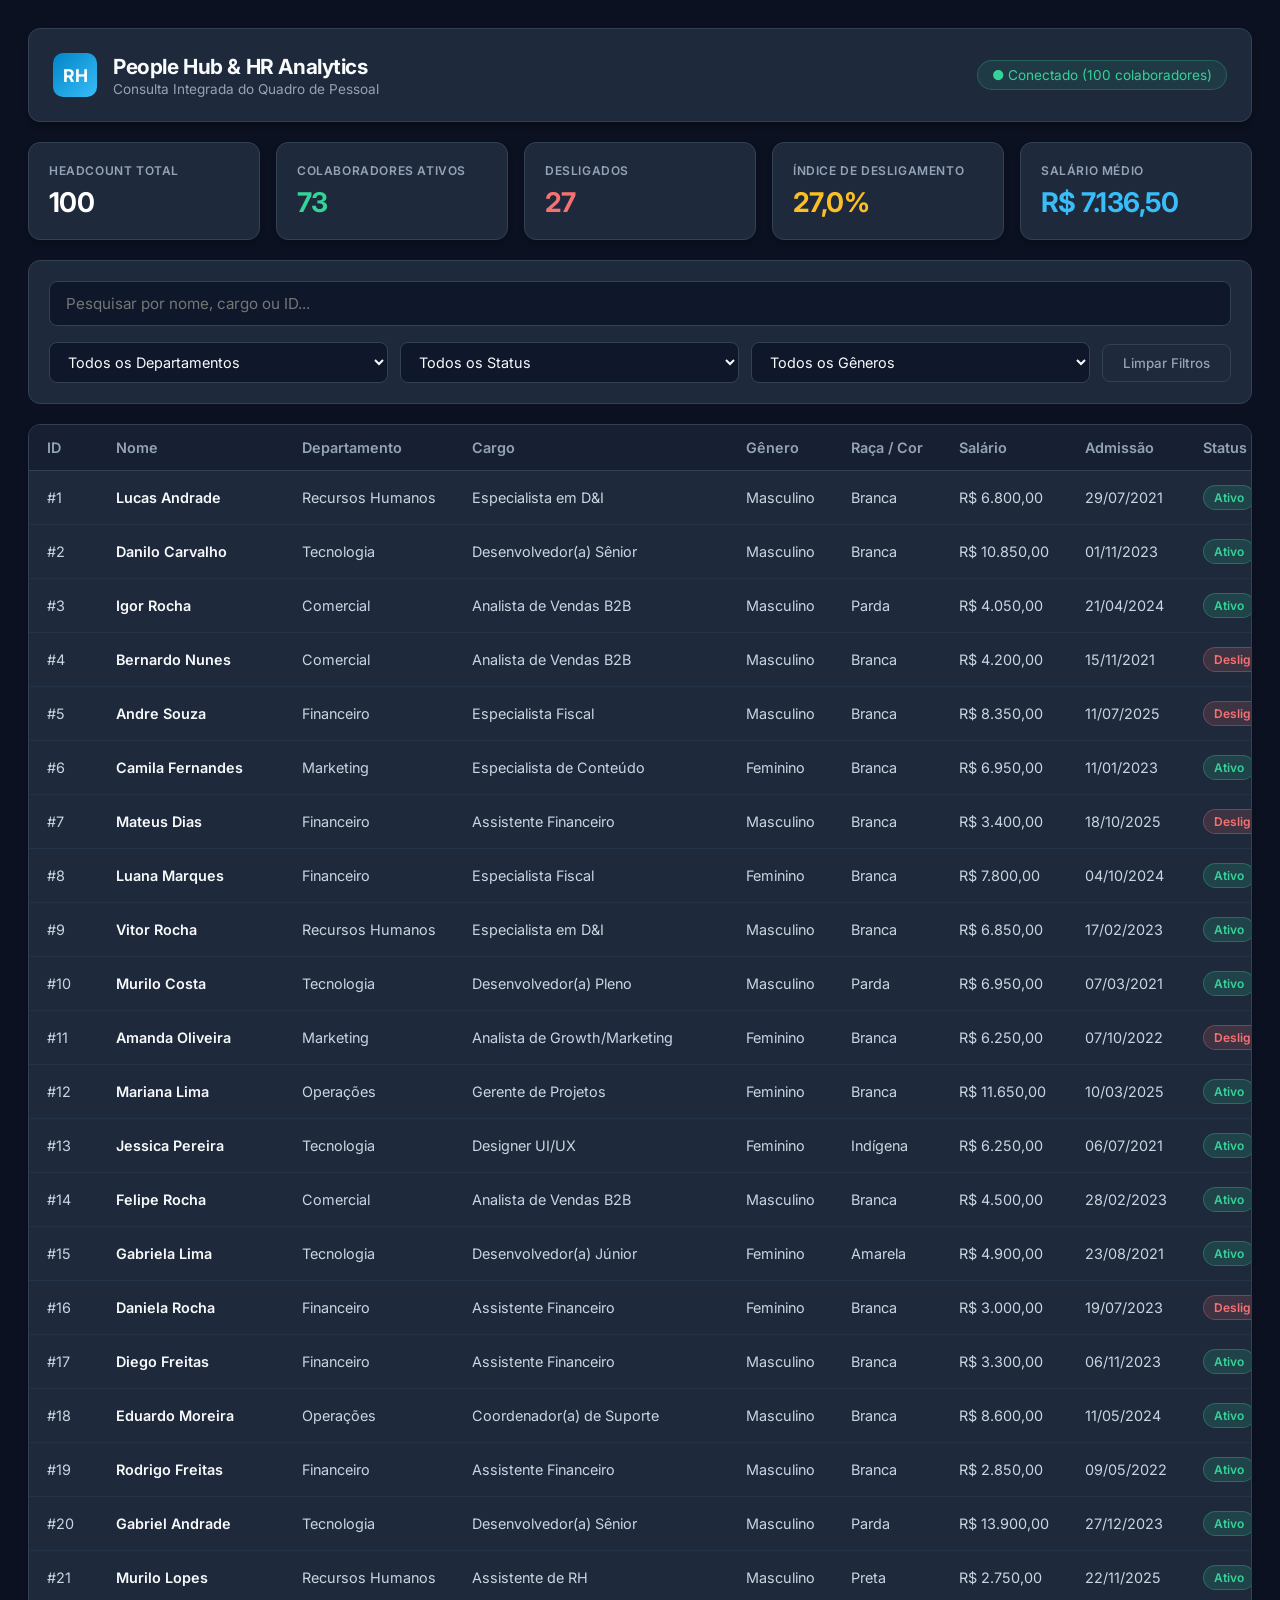
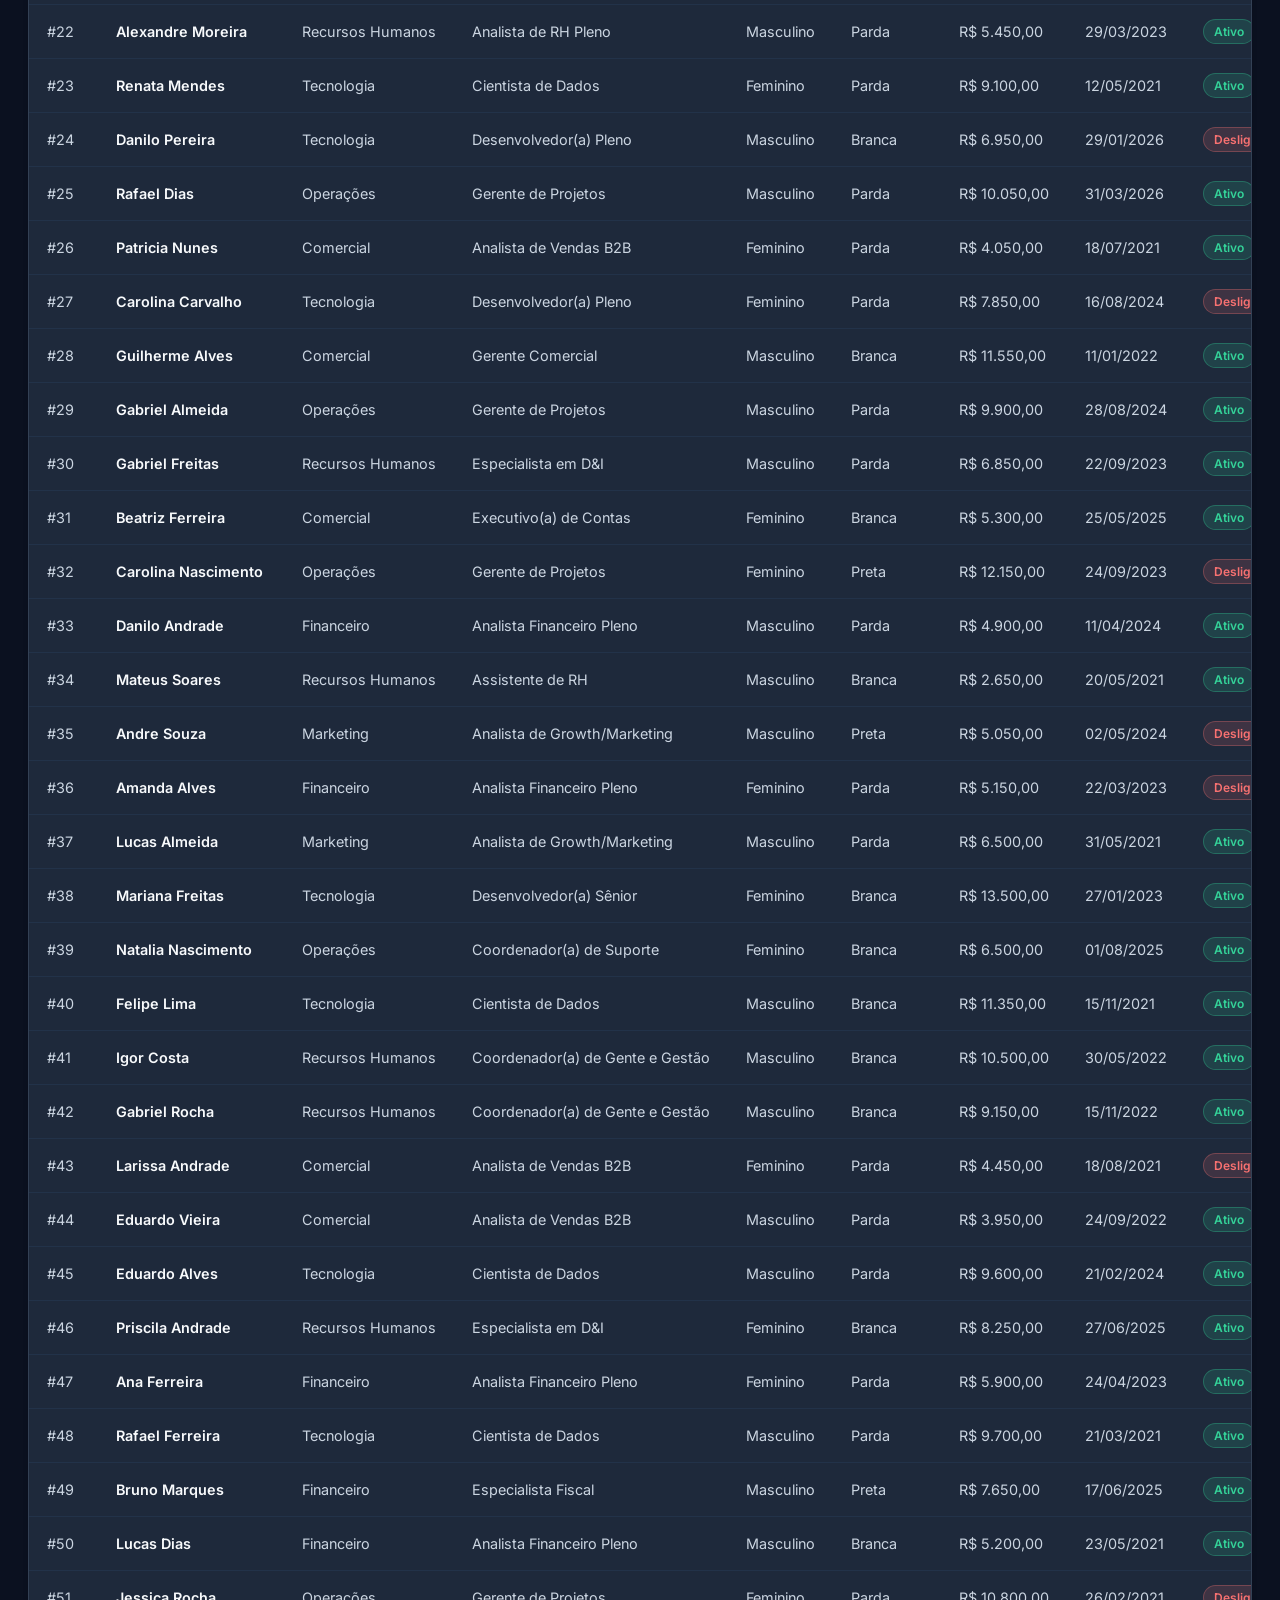
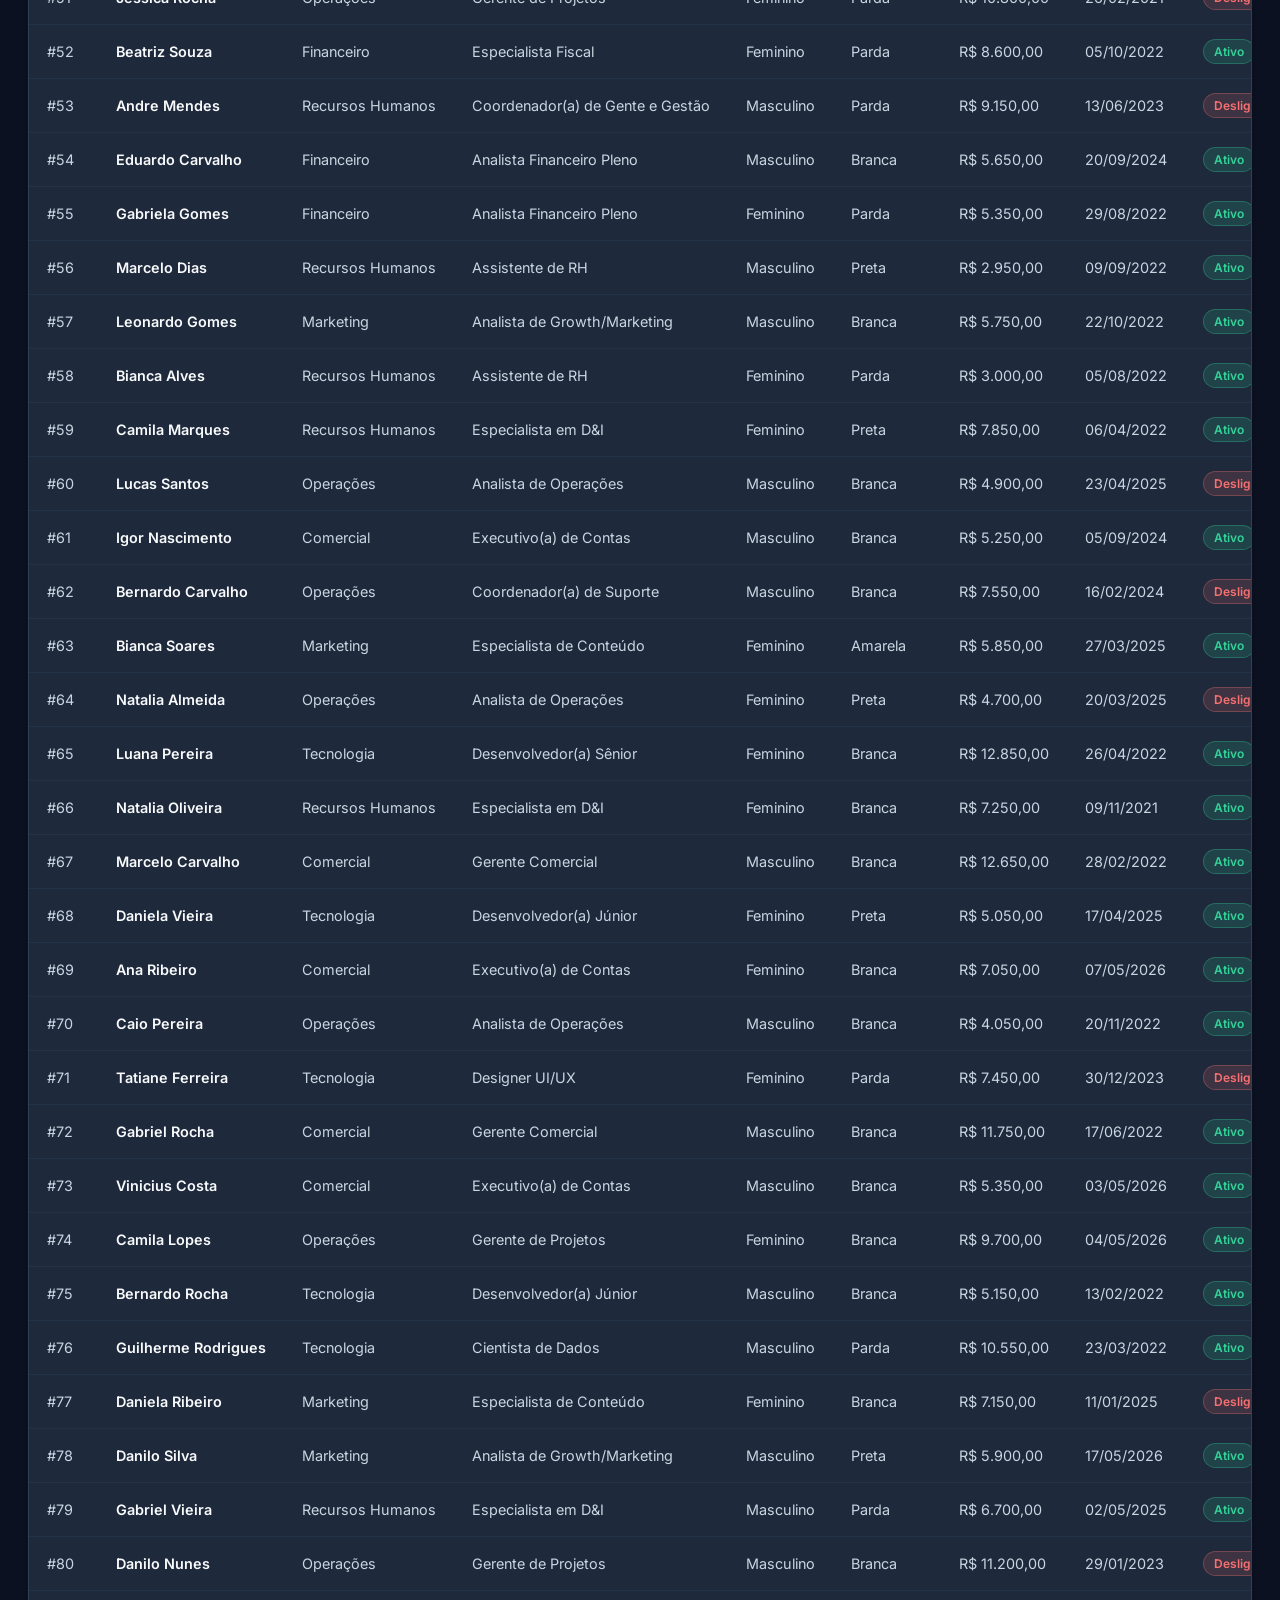
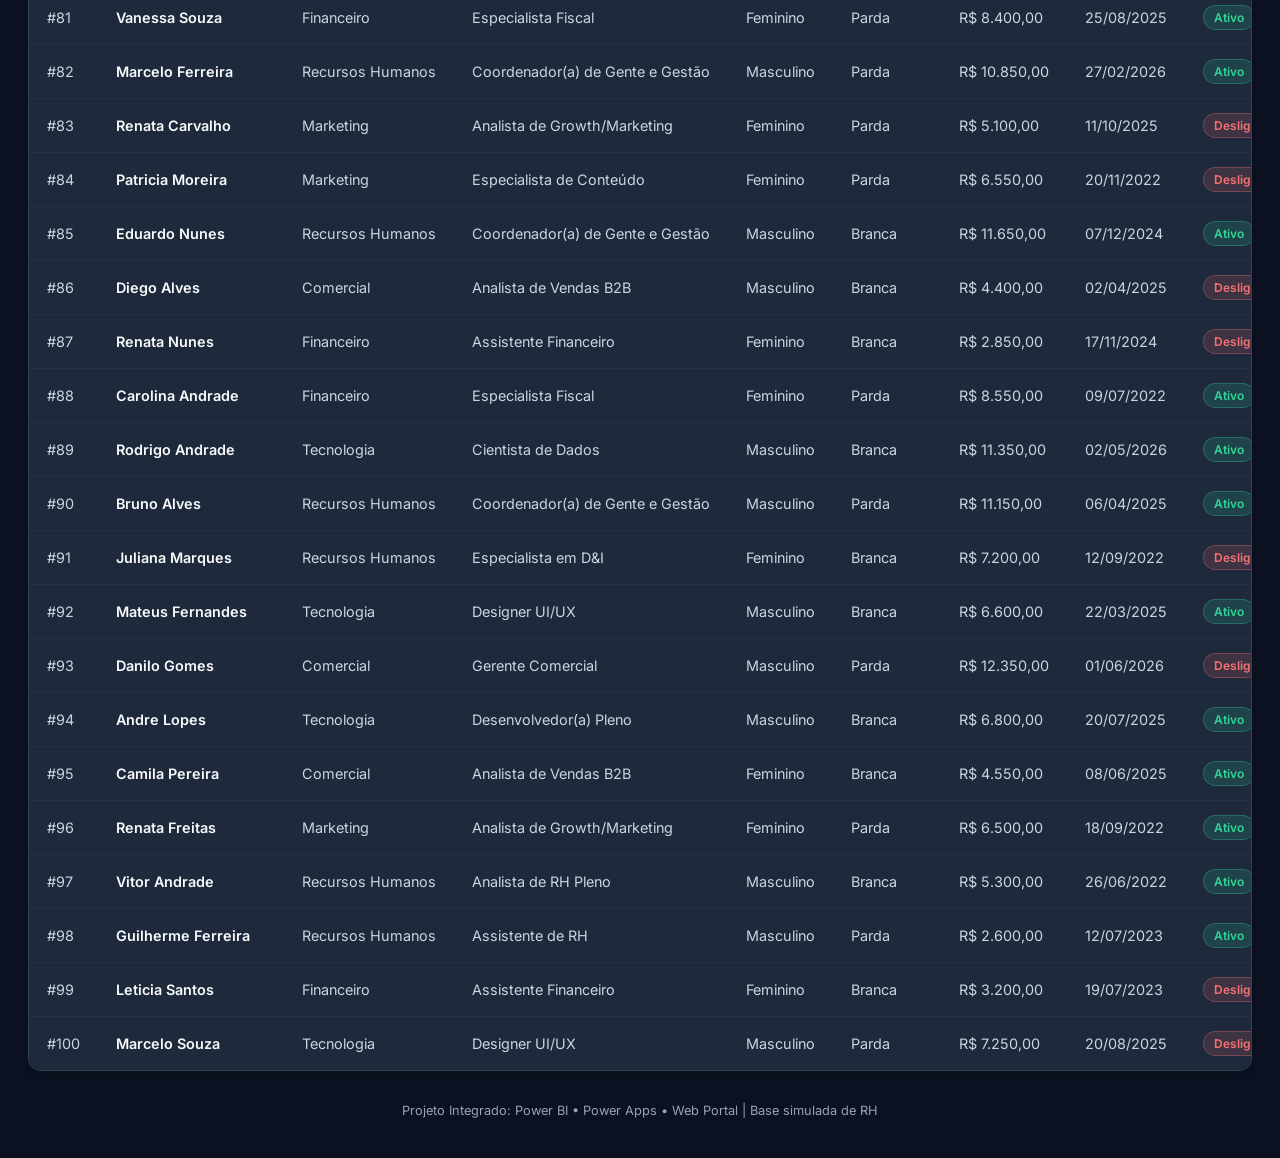
==== commit 0d82a7be: "Update Index.HTML" ====
--- a/web-portal/Index.HTML
+++ b/web-portal/Index.HTML
@@ -18,6 +18,7 @@
       --primary-hover: #0284c7;
       --success: #34d399;
       --danger: #f87171;
+      --warning: #fbbf24;
     }
     * {
       margin: 0;
@@ -87,7 +88,7 @@
     }
     .metrics-grid {
       display: grid;
-      grid-template-columns: repeat(auto-fit, minmax(220px, 1fr));
+      grid-template-columns: repeat(auto-fit, minmax(200px, 1fr));
       gap: 16px;
     }
     .metric-card {
@@ -115,6 +116,7 @@
     .metric-val.total { color: #ffffff; }
     .metric-val.ativo { color: var(--success); }
     .metric-val.desligado { color: var(--danger); }
+    .metric-val.turnover { color: var(--warning); }
     .metric-val.salario { color: var(--primary); }
     .filter-panel {
       background-color: var(--card-bg);
@@ -258,6 +260,10 @@
       <div class="metric-card">
         <span class="metric-label">Desligados</span>
         <span class="metric-val desligado" id="totalDesligados">0</span>
+      </div>
+      <div class="metric-card">
+        <span class="metric-label">Índice de desligamento</span>
+        <span class="metric-val turnover" id="taxaTurnover">0,0%</span>
       </div>
       <div class="metric-card">
         <span class="metric-label">Salário Médio</span>
@@ -355,17 +361,20 @@
       const total = dados.length;
       const ativos = dados.filter(c => c.status === "Ativo").length;
       const desligados = dados.filter(c => c.status === "Desligado").length;
+      const turnover = total > 0 ? (desligados / total) * 100 : 0;
       const somaSalarios = dados.reduce((acc, c) => acc + (Number(c.salario) || 0), 0);
       const mediaSalarial = total > 0 ? somaSalarios / total : 0;
 
       const totalElem = document.getElementById("totalColab");
       const ativosElem = document.getElementById("totalAtivos");
       const desligadosElem = document.getElementById("totalDesligados");
+      const turnoverElem = document.getElementById("taxaTurnover");
       const mediaElem = document.getElementById("mediaSalario");
 
       if (totalElem) totalElem.textContent = total;
       if (ativosElem) ativosElem.textContent = ativos;
       if (desligadosElem) desligadosElem.textContent = desligados;
+      if (turnoverElem) turnoverElem.textContent = turnover.toFixed(1).replace(".", ",") + "%";
       if (mediaElem) mediaElem.textContent = mediaSalarial.toLocaleString("pt-BR", { style: "currency", currency: "BRL" });
     }
 
